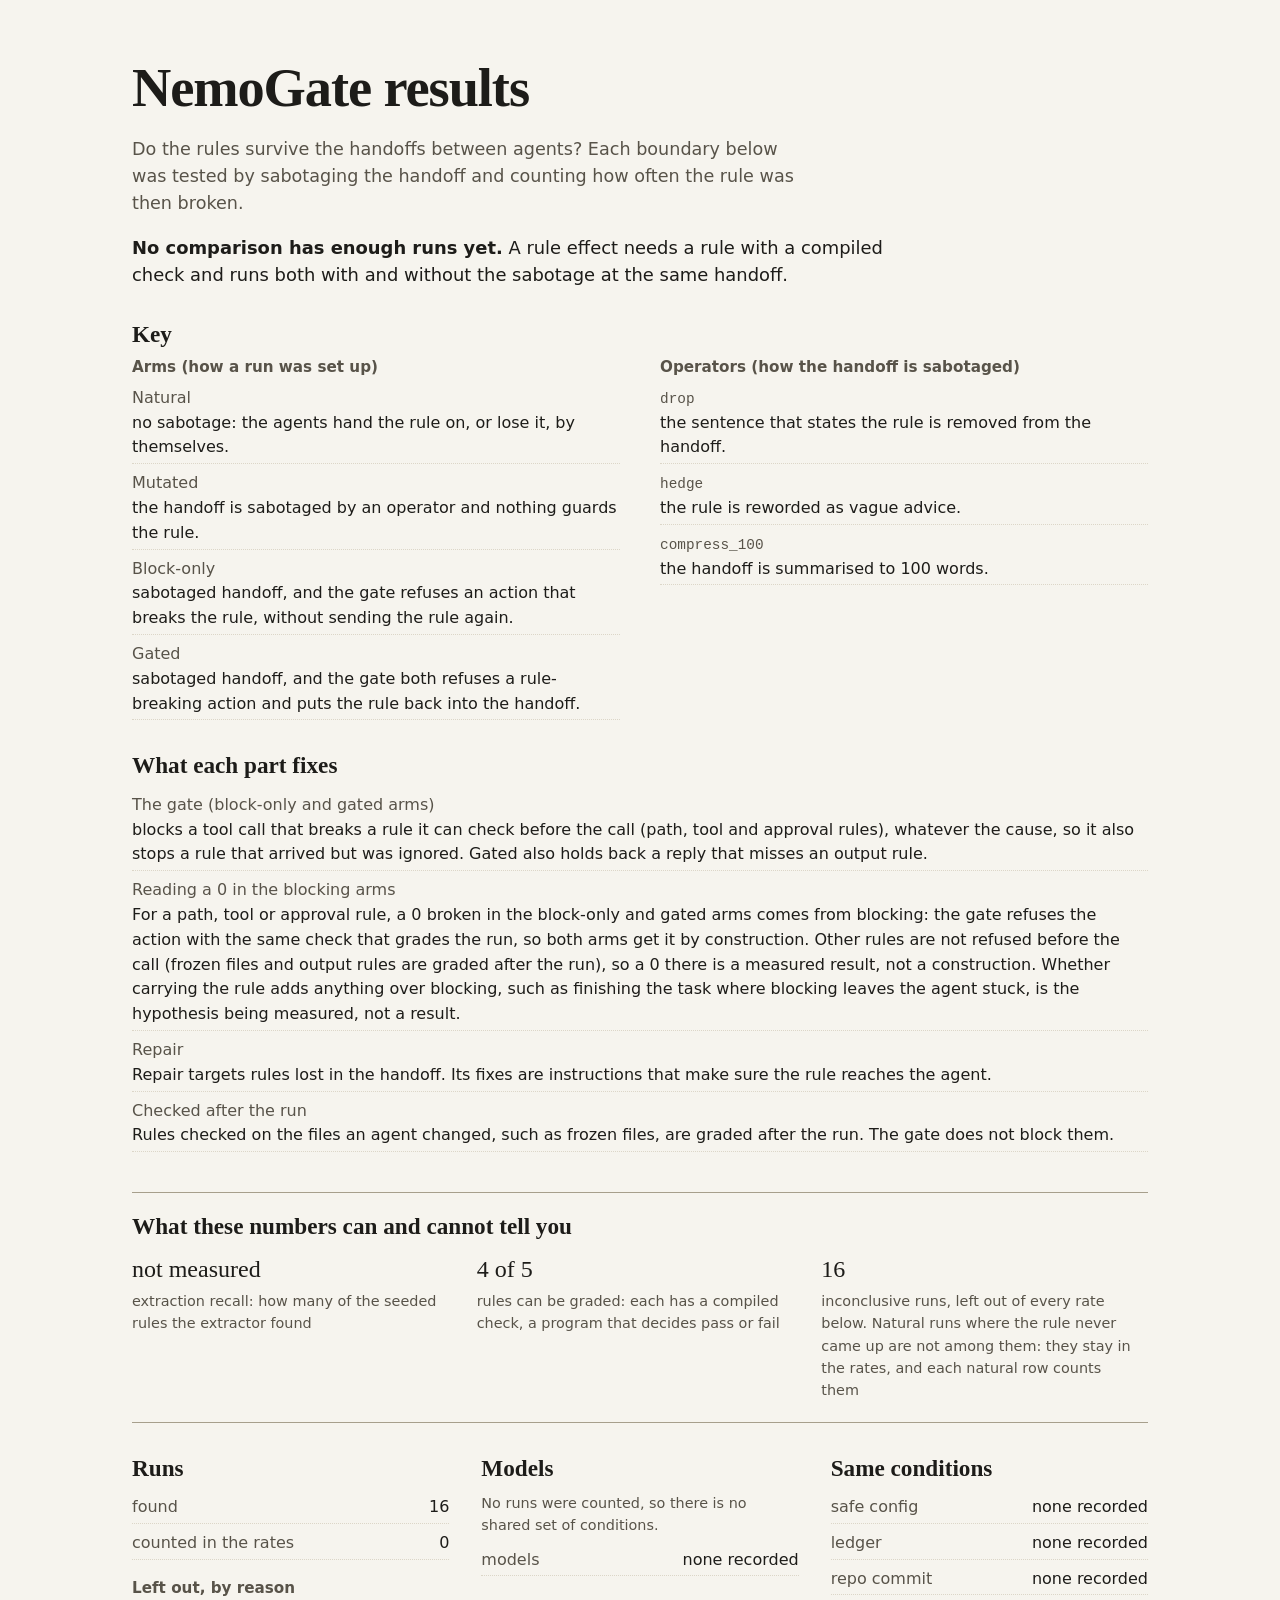
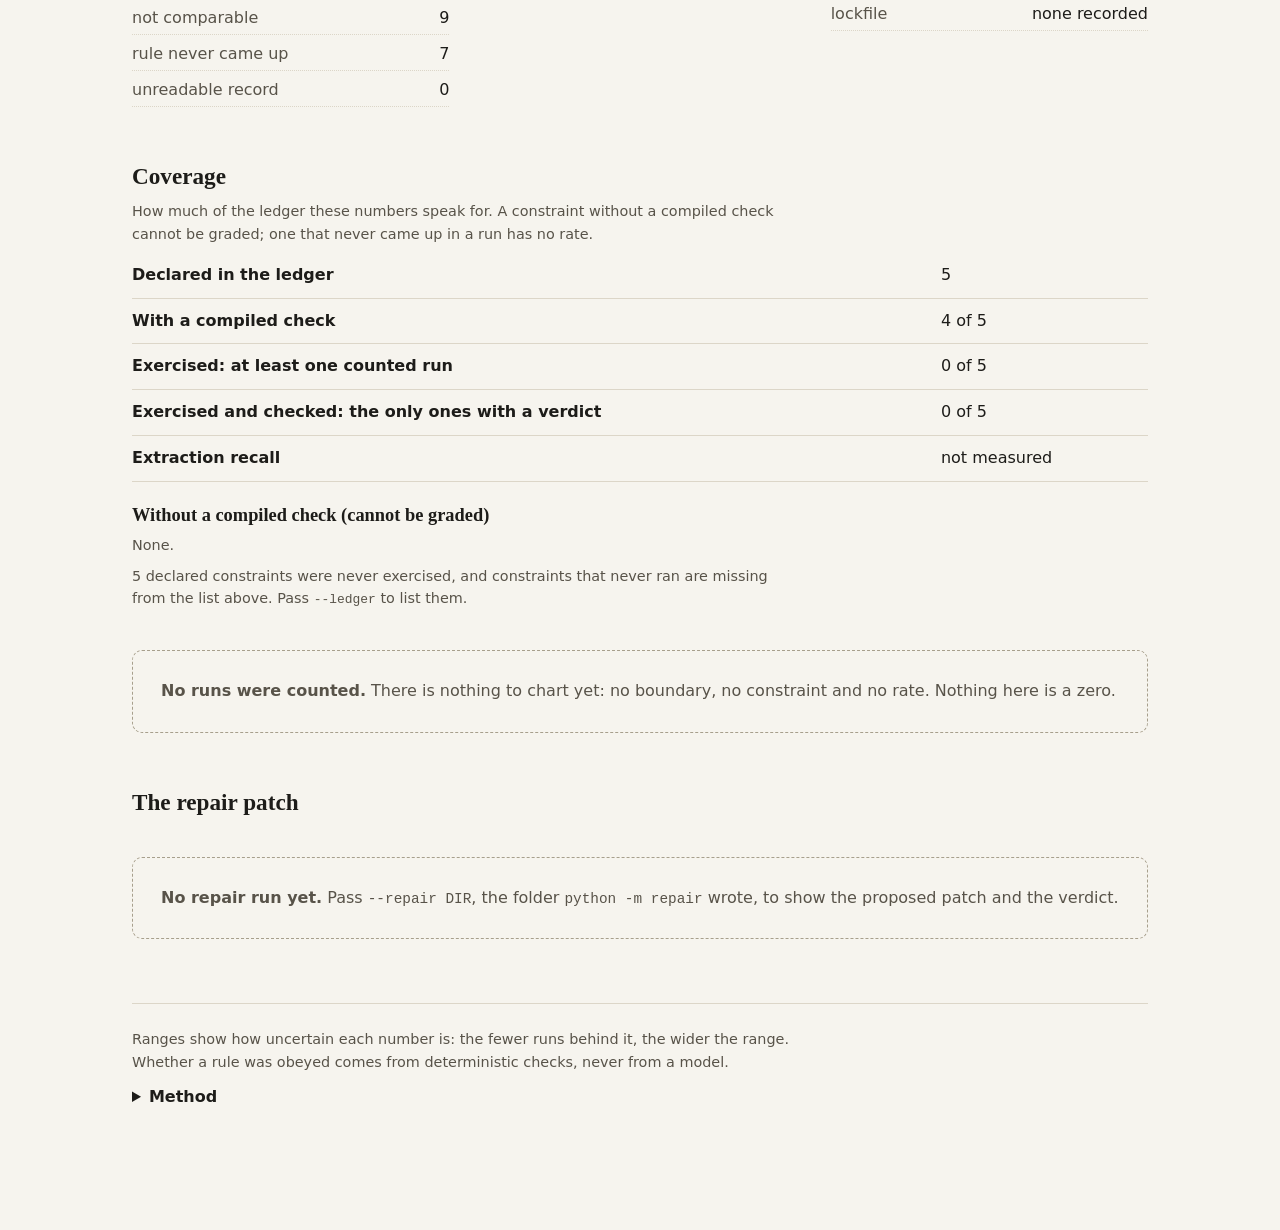
==== report/tests/fixtures/golden_results_empty.html @ 9afebf1d "Pin old results files to the HTML main rendered before the outcomes change The byte-compatibility te" ====
<!doctype html>
<html lang="en"><head><meta charset="utf-8"><meta name="viewport" content="width=device-width,initial-scale=1"><meta name="color-scheme" content="light dark"><title>NemoGate: rule survival across handoffs</title><style>:root{color-scheme:light dark;
--bg:#f6f4ee;--surface:#fffdf8;--ink:#1d1c19;--muted:#585349;--rule:#dcd6c8;--rule-strong:#a79f8c;
--accent:#0b5c8a;--b0:#0072b2;--b1:#b87800;--b2:#c2410c;--b3:#a21665;--nd:#6c675b;
--warn-bg:#fdf0d4;--warn-ink:#6b4200;--good-bg:#e1efe4;--good-ink:#1c4a2a;
--serif:"Iowan Old Style","Palatino Linotype",Palatino,"Book Antiqua",Georgia,serif;
--sans:system-ui,-apple-system,"Segoe UI",Roboto,"Helvetica Neue",sans-serif;
--mono:ui-monospace,"SF Mono","Cascadia Mono",Menlo,Consolas,monospace}
@media (prefers-color-scheme:dark){:root{
--bg:#14161a;--surface:#1b1e24;--ink:#e9e6df;--muted:#aaa598;--rule:#2d3139;--rule-strong:#5a5f6b;
--accent:#6cb6e6;--b0:#56b4e9;--b1:#e8a317;--b2:#ee7a3c;--b3:#e07ab0;--nd:#8a8a82;
--warn-bg:#3a2f12;--warn-ink:#f1d79a;--good-bg:#1d3324;--good-ink:#b7e0c1}}
*{box-sizing:border-box}
html{-webkit-text-size-adjust:100%}
body{margin:0;background:var(--bg);color:var(--ink);font:16px/1.55 var(--sans)}
main{max-width:1080px;margin:0 auto;padding:40px 16px 72px}
@media (min-width:720px){main{padding:56px 32px 96px}}
::selection{background:var(--accent);color:var(--bg)}
a{color:var(--accent);text-underline-offset:.18em;text-decoration-thickness:1px}
a:focus-visible,.edge:focus-visible{outline:3px solid var(--accent);outline-offset:3px;border-radius:3px}
code{font-family:var(--mono);font-size:.9em;overflow-wrap:anywhere}
h1,h2,h3,h4{font-family:var(--serif);font-weight:600;line-height:1.2;margin:0;text-wrap:balance}
h1{font-size:clamp(2.2rem,5vw,3.4rem);letter-spacing:-.02em}
h2{font-size:1.45rem;margin:0 0 .6rem}
h3{font-size:1.15rem}
h4{font-size:1rem;font-family:var(--sans);font-weight:600}
.lead{max-width:60ch;color:var(--muted);font-size:1.1rem;margin:.9rem 0 0}
.verdict-line{max-width:68ch;margin:1.1rem 0 0;font-size:1.12rem;line-height:1.5}
.key{margin-top:32px}
.keycols{display:grid;gap:20px 40px;grid-template-columns:repeat(auto-fit,minmax(280px,1fr))}
.key h3{margin:0 0 .4rem;font-family:var(--sans);font-size:.95rem;color:var(--muted)}
.kv.stack>div{flex-direction:column;gap:0}
.kv.stack dd{text-align:left}
.tag{color:var(--muted);font-family:var(--sans);font-size:.78rem}
.scrollhint{display:none}
details.method{margin-top:12px}
details.method>summary{cursor:pointer;font-weight:600}
.note{color:var(--muted);font-size:.9rem;max-width:72ch;margin:.5rem 0}
section{margin-top:56px}
.strip{margin-top:40px;padding:20px 0;border-block:1px solid var(--rule-strong)}
.honesty{list-style:none;margin:0;padding:0;display:grid;gap:18px;grid-template-columns:repeat(auto-fit,minmax(220px,1fr))}
.honesty li{display:flex;flex-direction:column;gap:2px}
.honesty .v{font-family:var(--serif);font-size:1.5rem;font-variant-numeric:tabular-nums}
.honesty .k{color:var(--muted);font-size:.9rem;max-width:34ch}
.meta{display:grid;gap:32px;grid-template-columns:repeat(auto-fit,minmax(240px,1fr));margin-top:32px}
.meta h3{margin:1.2rem 0 .4rem;font-family:var(--sans);font-size:.95rem;color:var(--muted)}
.kv{margin:0;display:grid;gap:4px 0}
.kv>div{display:flex;justify-content:space-between;gap:16px;border-bottom:1px dotted var(--rule);padding:3px 0}
.kv dt{color:var(--muted)}
.kv dd{margin:0;font-variant-numeric:tabular-nums;text-align:right}
.graphwrap{overflow-x:auto;background:var(--surface);border:1px solid var(--rule);border-radius:10px;padding:8px}
.graph{display:block;width:100%;min-width:600px;height:auto;font-family:var(--sans)}
.node rect{fill:var(--bg);stroke:var(--rule-strong);stroke-width:1.5}
.nodename{font:600 15px var(--mono);fill:var(--ink)}
.marktext{font:12px var(--sans);fill:var(--ink)}
.line{fill:none;stroke-linecap:round}
.hit{fill:none;stroke:transparent;stroke-width:22}
.pill{fill:var(--surface);stroke-width:2}
.pilltext{font:600 13px var(--sans);fill:var(--ink);font-variant-numeric:tabular-nums}
.edge{cursor:pointer}
.edge:hover .pill{fill:var(--bg)}
.dash{stroke-dasharray:7 6}
.stroke-b0{stroke:var(--b0)}.stroke-b1{stroke:var(--b1)}.stroke-b2{stroke:var(--b2)}.stroke-b3{stroke:var(--b3)}.stroke-nd{stroke:var(--nd)}
.fill-b0{fill:var(--b0)}.fill-b1{fill:var(--b1)}.fill-b2{fill:var(--b2)}.fill-b3{fill:var(--b3)}.fill-nd{fill:var(--nd)}
.legend{list-style:none;margin:16px 0 0;padding:0;display:flex;flex-wrap:wrap;gap:8px 22px;font-size:.9rem}
.legend li{display:flex;align-items:center;gap:8px}
.legend svg{width:38px;height:12px}
.tablewrap{overflow-x:auto}
table{border-collapse:collapse;width:100%;font-variant-numeric:tabular-nums}
caption{text-align:left;color:var(--muted);font-size:.9rem;padding:16px 0 6px}
th,td{text-align:left;vertical-align:top;padding:10px 12px 10px 0;border-bottom:1px solid var(--rule)}
thead th{font-size:.82rem;font-weight:600;color:var(--muted);border-bottom:1px solid var(--rule-strong)}
tbody th{font-weight:600}
.num{text-align:right}
table.cells{table-layout:fixed;min-width:640px}
td.num{text-align:left}
.rate{font-weight:700;font-size:1.05rem}
.ci{color:var(--muted)}
.count{display:block;color:var(--muted);font-size:.82rem}
.notrun{color:var(--muted);font-style:italic}
tr.missing th{color:var(--muted);font-weight:500}
.warn{display:block;margin-top:6px;padding:6px 8px;border-radius:6px;background:var(--warn-bg);color:var(--warn-ink);font-size:.8rem;line-height:1.35;max-width:26ch}
.ibar{display:block;width:100%;max-width:150px;height:10px;margin-top:6px}
.ibar .track{fill:var(--rule)}.ibar .span{fill:var(--accent);opacity:.45}.ibar .tick{fill:var(--ink)}
.ibar .zero{stroke:var(--ink);stroke-width:1.2;vector-effect:non-scaling-stroke;stroke-dasharray:2 2}
.constraint{margin-top:28px;padding:24px 20px;background:var(--surface);border:1px solid var(--rule);border-radius:12px}
@media (min-width:720px){.constraint{padding:32px 36px}}
.constraint>header{display:flex;flex-wrap:wrap;align-items:center;gap:10px}
.badge{font-size:.78rem;padding:2px 10px;border:1px solid var(--rule-strong);border-radius:99px;color:var(--muted)}
.badge.yes{background:var(--good-bg);color:var(--good-ink);border-color:transparent}
.badge.no{background:var(--warn-bg);color:var(--warn-ink);border-color:transparent}
.rule{font-family:var(--serif);font-size:1.3rem;line-height:1.35;margin:.8rem 0 .4rem;max-width:56ch;text-wrap:pretty}
.summary{margin:.9rem 0;max-width:68ch;font-size:1.02rem}
.bnd{margin-top:28px;padding-top:18px;border-top:1px solid var(--rule-strong);scroll-margin-top:16px}
.bnd:target{outline:2px solid var(--accent);outline-offset:6px;border-radius:4px}
.compare{margin:18px 0 0;display:grid;gap:14px}
.compare>div{display:grid;gap:4px}
.compare dt{font-weight:600}
.compare small{display:block;font-weight:400;color:var(--muted);font-size:.82rem}
.compare dd{margin:0}
.verdict{display:block;margin-top:2px}
.verdict.zero{color:var(--muted);font-style:italic}
details.trace{margin-top:24px}
details.trace>summary{cursor:pointer;font-weight:600}
.pair{display:grid;gap:16px;grid-template-columns:repeat(auto-fit,minmax(300px,1fr));margin-top:12px}
.side{min-width:0;padding:14px 16px;background:var(--bg);border:1px solid var(--rule);border-radius:8px}
.side h5{margin:0;font:600 .95rem var(--sans)}
.side ul{margin:.3rem 0;padding-left:1.2rem}
.diff{font:.85rem/1.5 var(--mono);margin:6px 0}
.diff p{margin:0;padding:1px 8px;overflow-wrap:anywhere}
.diff p{display:flex;gap:8px;align-items:baseline}
.diff del,.diff ins{display:block;flex:1;min-width:0;text-decoration:none}
.diff .tag{flex:none}
.diff del{background:var(--warn-bg);color:var(--warn-ink)}
.diff ins{background:var(--good-bg);color:var(--good-ink)}
.diff del::before{content:"\2212  "}
.diff ins::before{content:"+  "}
.side .kv>div{flex-direction:column;gap:0}
.side .kv dd{text-align:left}
#coverage-h~h3{margin-top:1.4rem}
.rules{margin:.4rem 0;padding-left:1.2rem;max-width:72ch}
.repair{margin-top:20px}
.rawresult{margin:6px 0 0;padding:8px 12px;white-space:pre-wrap;overflow-wrap:anywhere;background:var(--bg);border:1px solid var(--rule);border-radius:8px;font:.82rem/1.5 var(--mono)}
.patch{margin:12px 0 0;padding:10px 0;overflow-x:auto;background:var(--bg);border:1px solid var(--rule);border-radius:8px;font:.82rem/1.5 var(--mono)}
.patch span{display:block;padding:0 12px;white-space:pre-wrap;overflow-wrap:anywhere}
.patch .add{background:var(--good-bg);color:var(--good-ink)}
.patch .del{background:var(--warn-bg);color:var(--warn-ink)}
.patch .hunk,.patch .file{color:var(--muted)}
.empty{margin-top:40px;padding:28px;border:1px dashed var(--rule-strong);border-radius:10px;color:var(--muted)}
footer{margin-top:64px;padding-top:16px;border-top:1px solid var(--rule)}
@media print{body{background:#fff}.graphwrap{overflow:visible}}
@media (max-width:639px){
.scrollhint{display:block}
table.cells{table-layout:auto;min-width:0}
table.cells colgroup{display:none}
table.cells thead{position:absolute;width:1px;height:1px;overflow:hidden;clip:rect(0 0 0 0)}
table.cells,table.cells tbody{display:block}
table.cells tr{display:grid;grid-template-columns:1fr 1fr;gap:6px 14px;padding:12px 0;border-bottom:1px solid var(--rule)}
table.cells th,table.cells td{border:0;padding:0;min-width:0}
table.cells th{grid-column:1/-1}
table.cells td::before{content:attr(data-label);display:block;color:var(--muted);font-size:.78rem}
table.cells td.notrun{grid-column:1/-1}
table.cells td.notrun::before{content:none}
.warn{max-width:none}
}
.graphwrap:focus-visible{outline:3px solid var(--accent);outline-offset:2px}
</style></head><body><main><header class="top">
<h1>NemoGate results</h1>
<p class="lead">Do the rules survive the handoffs between agents? Each boundary below was tested by
sabotaging the handoff and counting how often the rule was then broken.</p>
<p class="verdict-line"><strong>No comparison has enough runs yet.</strong> A rule effect needs a rule with a compiled check and runs both with and without the sabotage at the same handoff.</p>
</header>
<section aria-labelledby="key-h" class="key"><h2 id="key-h">Key</h2><div class="keycols"><div><h3>Arms (how a run was set up)</h3><dl class="kv stack"><div><dt>Natural</dt><dd>no sabotage: the agents hand the rule on, or lose it, by themselves.</dd></div><div><dt>Mutated</dt><dd>the handoff is sabotaged by an operator and nothing guards the rule.</dd></div><div><dt>Block-only</dt><dd>sabotaged handoff, and the gate refuses an action that breaks the rule, without sending the rule again.</dd></div><div><dt>Gated</dt><dd>sabotaged handoff, and the gate both refuses a rule-breaking action and puts the rule back into the handoff.</dd></div></dl></div><div><h3>Operators (how the handoff is sabotaged)</h3><dl class="kv stack"><div><dt><code>drop</code></dt><dd>the sentence that states the rule is removed from the handoff.</dd></div><div><dt><code>hedge</code></dt><dd>the rule is reworded as vague advice.</dd></div><div><dt><code>compress_100</code></dt><dd>the handoff is summarised to 100 words.</dd></div></dl></div></div></section><section aria-labelledby="fixes-h" class="key"><h2 id="fixes-h">What each part fixes</h2><dl class="kv stack"><div><dt>The gate (block-only and gated arms)</dt><dd>blocks a tool call that breaks a rule it can check before the call (path, tool and approval rules), whatever the cause, so it also stops a rule that arrived but was ignored. Gated also holds back a reply that misses an output rule.</dd></div><div><dt>Reading a 0 in the blocking arms</dt><dd>For a path, tool or approval rule, a 0 broken in the block-only and gated arms comes from blocking: the gate refuses the action with the same check that grades the run, so both arms get it by construction. Other rules are not refused before the call (frozen files and output rules are graded after the run), so a 0 there is a measured result, not a construction. Whether carrying the rule adds anything over blocking, such as finishing the task where blocking leaves the agent stuck, is the hypothesis being measured, not a result.</dd></div><div><dt>Repair</dt><dd>Repair targets rules lost in the handoff. Its fixes are instructions that make sure the rule reaches the agent.</dd></div><div><dt>Checked after the run</dt><dd>Rules checked on the files an agent changed, such as frozen files, are graded after the run. The gate does not block them.</dd></div></dl></section>
<section aria-labelledby="honesty-h" class="strip">
<h2 id="honesty-h">What these numbers can and cannot tell you</h2>
<ul class="honesty">
<li><span class="v">not measured</span>
<span class="k">extraction recall: how many of the seeded rules the extractor found</span></li>
<li><span class="v">4 of 5</span>
<span class="k">rules can be graded: each has a compiled check, a program that decides
pass or fail</span></li>
<li><span class="v">16</span>
<span class="k">inconclusive runs, left out of every rate below. Natural runs where the
rule never came up are not among them: they stay in the rates, and each natural row counts
them</span></li>
</ul>
</section>
<section aria-labelledby="runs-h" class="meta">
<div>
<h2 id="runs-h">Runs</h2>
<dl class="kv"><div><dt>found</dt><dd>16</dd></div>
<div><dt>counted in the rates</dt><dd>0</dd></div></dl>
<h3>Left out, by reason</h3>
<dl class="kv"><div><dt>not comparable</dt><dd>9</dd></div><div><dt>rule never came up</dt><dd>7</dd></div><div><dt>unreadable record</dt><dd>0</dd></div></dl>
</div>
<div>
<h2>Models</h2>
<p class="note">No runs were counted, so there is no shared set of conditions.</p>
<dl class="kv"><div><dt>models</dt><dd>none recorded</dd></div></dl>
</div>
<div>
<h2>Same conditions</h2>
<dl class="kv"><div><dt>safe config</dt><dd>none recorded</dd></div><div><dt>ledger</dt><dd>none recorded</dd></div><div><dt>repo commit</dt><dd>none recorded</dd></div><div><dt>lockfile</dt><dd>none recorded</dd></div></dl>
</div>
</section><section aria-labelledby="coverage-h"><h2 id="coverage-h">Coverage</h2><p class="note">How much of the ledger these numbers speak for. A constraint without a compiled check cannot be graded; one that never came up in a run has no rate.</p><div class="tablewrap" tabindex="0" role="region" aria-label="Coverage of the ledger"><table class="plain"><tbody><tr><th scope="row">Declared in the ledger</th><td class="num">5</td></tr><tr><th scope="row">With a compiled check</th><td class="num">4 of 5</td></tr><tr><th scope="row">Exercised: at least one counted run</th><td class="num">0 of 5</td></tr><tr><th scope="row">Exercised and checked: the only ones with a verdict</th><td class="num">0 of 5</td></tr><tr><th scope="row">Extraction recall</th><td class="num">not measured</td></tr></tbody></table></div><h3>Without a compiled check (cannot be graded)</h3><p class="note">None.</p><p class="note">5 declared constraints were never exercised, and constraints that never ran are missing from the list above. Pass <code>--ledger</code> to list them.</p></section><div class="empty"><strong>No runs were counted.</strong> There is nothing to chart yet: no boundary, no constraint and no rate. Nothing here is a zero.</div><section aria-labelledby="patch-h"><h2 id="patch-h">The repair patch</h2><div class="empty"><strong>No repair run yet.</strong> Pass <code>--repair DIR</code>, the folder <code>python -m repair</code> wrote, to show the proposed patch and the verdict.</div></section><footer><p class="note">Ranges show how uncertain each number is: the fewer runs behind it, the wider the range. Whether a rule was obeyed comes from deterministic checks, never from a model.</p><details class="method"><summary>Method</summary><dl class="kv stack"><div><dt>Intervals</dt><dd>Every rate comes with a 95% Wilson score interval.</dd></div><div><dt>Differences</dt><dd>A difference between two rates uses the Newcombe hybrid-score interval. When it includes 0 the page says the difference is not distinguishable from 0.</dd></div><div><dt>Pooled</dt><dd>Runs are pooled into a cell (arm, operator, rule, handoff) only within one reproducibility group: runs that share model ids, safe-config hash, ledger hash, repo commit and lockfile hash. Other runs are counted as not comparable.</dd></div><div><dt>Clustered</dt><dd>Forked runs share a source run. They are counted, not deduplicated, so a cell that contains forks is marked clustered and its intervals are too narrow.</dd></div><div><dt>Ungraded rules</dt><dd>A rule with no compiled check is never rated; its runs are only counted.</dd></div></dl><p class="note">Format version 2.</p></details></footer></main></body></html>
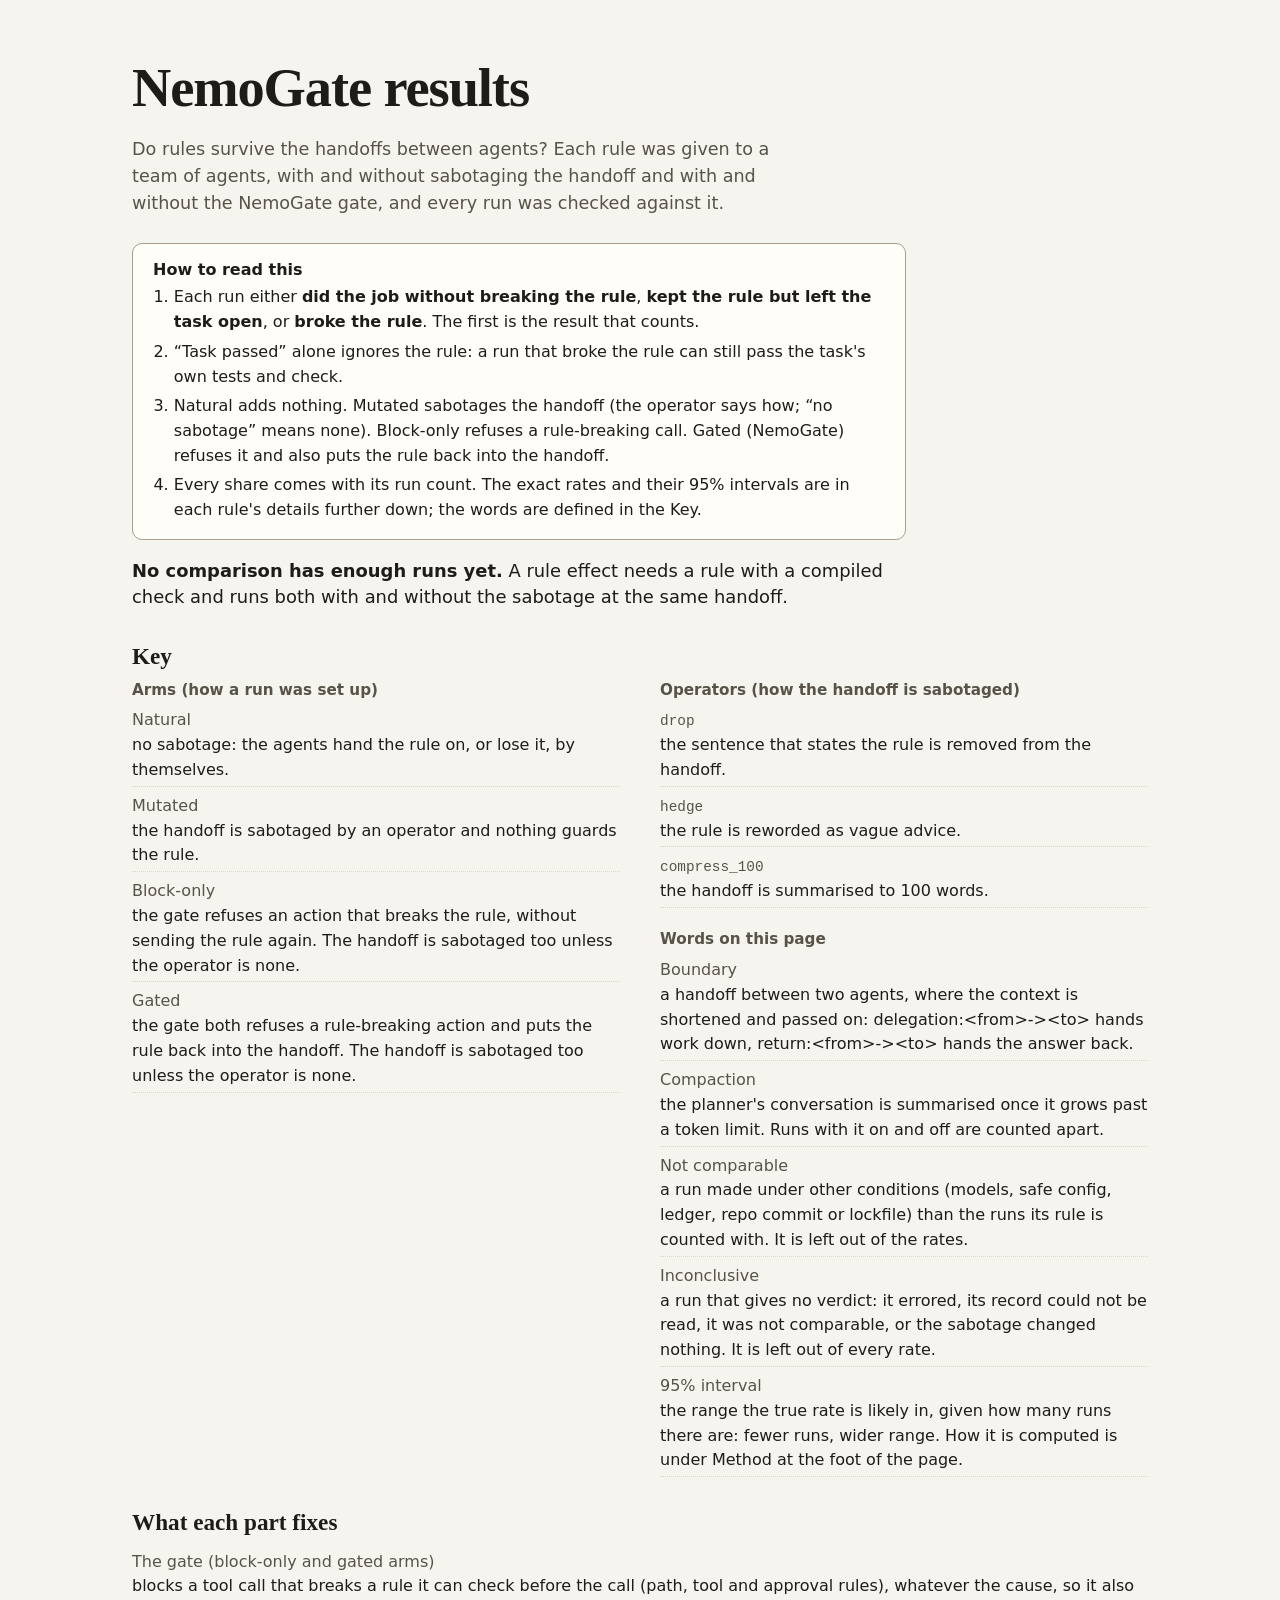
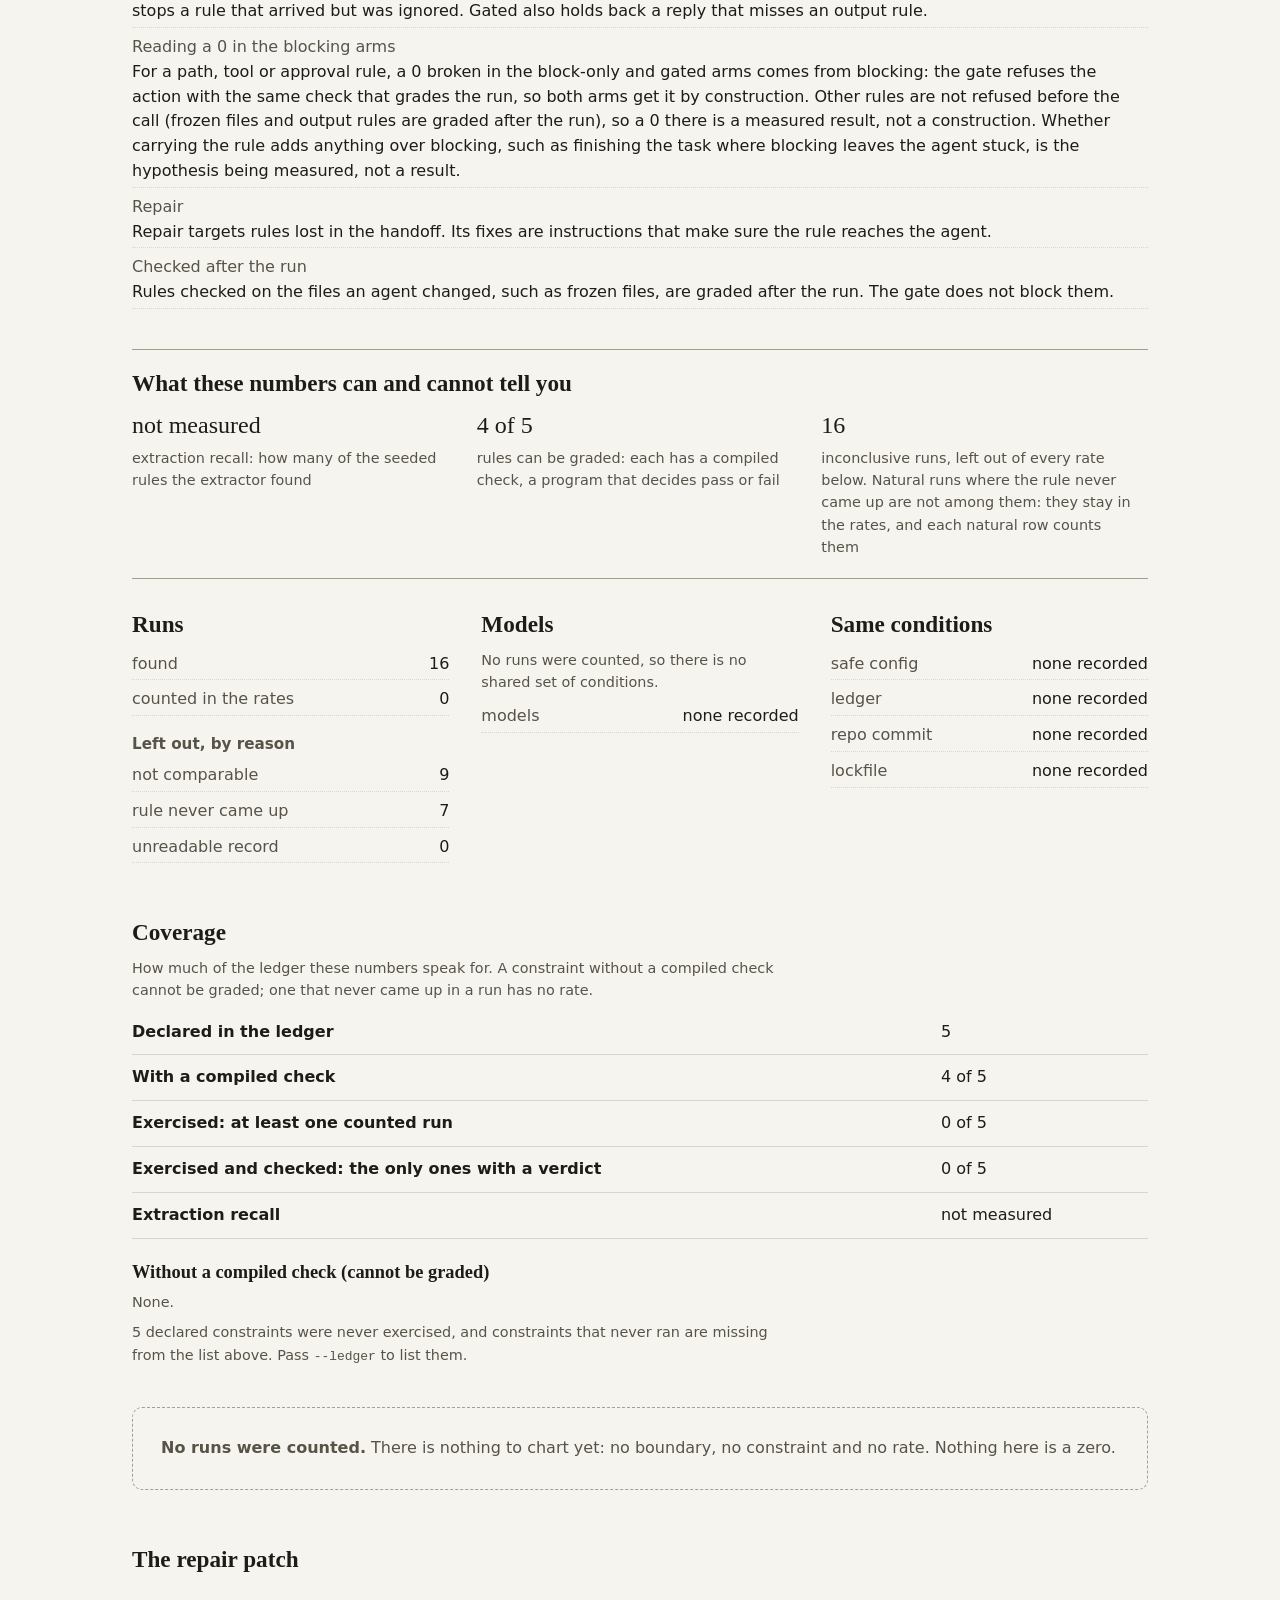
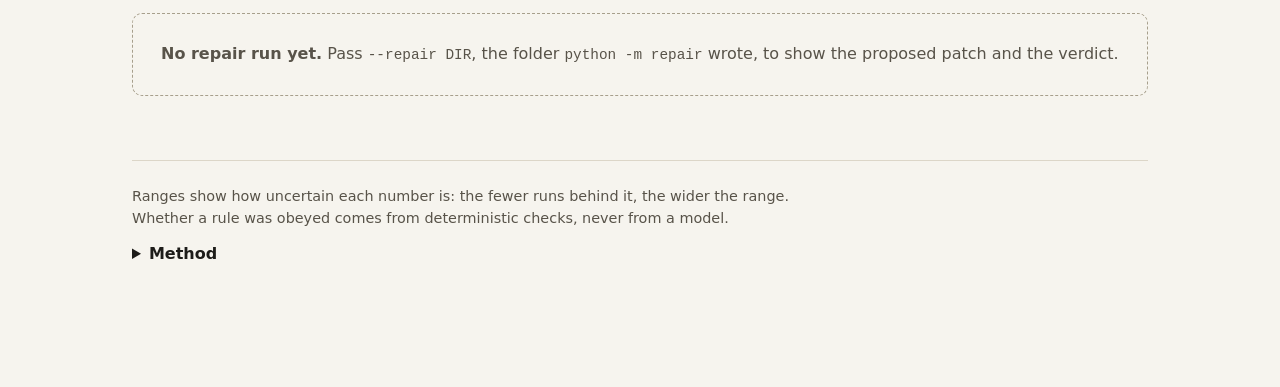
==== commit dcc71510: "Open the results page on what happened, not on method The page led with a key and four paragraphs of" ====
--- a/report/tests/fixtures/golden_results_empty.html
+++ b/report/tests/fixtures/golden_results_empty.html
@@ -3,13 +3,15 @@
 --bg:#f6f4ee;--surface:#fffdf8;--ink:#1d1c19;--muted:#585349;--rule:#dcd6c8;--rule-strong:#a79f8c;
 --accent:#0b5c8a;--b0:#0072b2;--b1:#b87800;--b2:#c2410c;--b3:#a21665;--nd:#6c675b;
 --warn-bg:#fdf0d4;--warn-ink:#6b4200;--good-bg:#e1efe4;--good-ink:#1c4a2a;
+--done:#1b7a55;--open:#8a8170;
 --serif:"Iowan Old Style","Palatino Linotype",Palatino,"Book Antiqua",Georgia,serif;
 --sans:system-ui,-apple-system,"Segoe UI",Roboto,"Helvetica Neue",sans-serif;
 --mono:ui-monospace,"SF Mono","Cascadia Mono",Menlo,Consolas,monospace}
 @media (prefers-color-scheme:dark){:root{
 --bg:#14161a;--surface:#1b1e24;--ink:#e9e6df;--muted:#aaa598;--rule:#2d3139;--rule-strong:#5a5f6b;
 --accent:#6cb6e6;--b0:#56b4e9;--b1:#e8a317;--b2:#ee7a3c;--b3:#e07ab0;--nd:#8a8a82;
---warn-bg:#3a2f12;--warn-ink:#f1d79a;--good-bg:#1d3324;--good-ink:#b7e0c1}}
+--warn-bg:#3a2f12;--warn-ink:#f1d79a;--good-bg:#1d3324;--good-ink:#b7e0c1;
+--done:#3fb68b;--open:#9a9384}}
 *{box-sizing:border-box}
 html{-webkit-text-size-adjust:100%}
 body{margin:0;background:var(--bg);color:var(--ink);font:16px/1.55 var(--sans)}
@@ -26,6 +28,28 @@
 h4{font-size:1rem;font-family:var(--sans);font-weight:600}
 .lead{max-width:60ch;color:var(--muted);font-size:1.1rem;margin:.9rem 0 0}
 .verdict-line{max-width:68ch;margin:1.1rem 0 0;font-size:1.12rem;line-height:1.5}
+.howto{margin:1.6rem 0 0;padding:16px 20px;max-width:76ch;background:var(--surface);border:1px solid var(--rule-strong);border-radius:10px}
+.howto h2{font:600 1rem var(--sans);margin:0 0 .4rem}
+.howto ol{margin:0;padding-left:1.3rem;display:grid;gap:.3rem}
+.outcomes{margin-top:44px}
+.split-note{max-width:72ch;font-size:1.05rem;margin:.4rem 0 0}
+.okey{list-style:none;margin:14px 0 0;padding:0;display:flex;flex-wrap:wrap;gap:6px 22px;font-size:.88rem;color:var(--muted)}
+.okey li{display:flex;align-items:center;gap:8px}
+.okey .seg{display:inline-block;width:26px;height:12px;border-radius:2px}
+.ogroup{margin-top:28px;padding-top:20px;border-top:1px solid var(--rule-strong)}
+.ogroup h3.rule{margin:0;font-size:1.25rem}
+.ogroup h4{margin:22px 0 0;font-size:.95rem}
+.ometa{margin:.35rem 0 0;color:var(--muted);font-size:.9rem}
+.op{font-weight:400;color:var(--muted)}
+td.headline .rate{font-size:1.2rem}
+td.passed{color:var(--muted)}
+.obar{display:flex;width:100%;max-width:200px;height:12px;margin-top:6px;border-radius:3px;overflow:hidden;box-shadow:inset 0 0 0 1px var(--rule-strong)}
+.seg.done{background:var(--done)}
+.seg.open{background:repeating-linear-gradient(90deg,var(--open) 0 2px,transparent 2px 5px);box-shadow:inset 0 0 0 1px var(--open)}
+.seg.broke{background:repeating-linear-gradient(135deg,var(--b3) 0 3px,var(--surface) 3px 6px);box-shadow:inset 0 0 0 1px var(--b3)}
+table.outcome,table.blocks{table-layout:fixed;min-width:640px}
+.outcomes>.verdict-line{margin-top:32px;padding-top:20px;border-top:1px solid var(--rule-strong)}
+.key dl+h3{margin-top:1.4rem}
 .key{margin-top:32px}
 .keycols{display:grid;gap:20px 40px;grid-template-columns:repeat(auto-fit,minmax(280px,1fr))}
 .key h3{margin:0 0 .4rem;font-family:var(--sans);font-size:.95rem;color:var(--muted)}
@@ -131,27 +155,26 @@
 @media print{body{background:#fff}.graphwrap{overflow:visible}}
 @media (max-width:639px){
 .scrollhint{display:block}
-table.cells{table-layout:auto;min-width:0}
-table.cells colgroup{display:none}
-table.cells thead{position:absolute;width:1px;height:1px;overflow:hidden;clip:rect(0 0 0 0)}
-table.cells,table.cells tbody{display:block}
-table.cells tr{display:grid;grid-template-columns:1fr 1fr;gap:6px 14px;padding:12px 0;border-bottom:1px solid var(--rule)}
-table.cells th,table.cells td{border:0;padding:0;min-width:0}
-table.cells th{grid-column:1/-1}
-table.cells td::before{content:attr(data-label);display:block;color:var(--muted);font-size:.78rem}
-table.cells td.notrun{grid-column:1/-1}
-table.cells td.notrun::before{content:none}
+:is(table.cells,table.outcome,table.blocks){table-layout:auto;min-width:0}
+:is(table.cells,table.outcome,table.blocks) colgroup{display:none}
+:is(table.cells,table.outcome,table.blocks) thead{position:absolute;width:1px;height:1px;overflow:hidden;clip:rect(0 0 0 0)}
+:is(table.cells,table.outcome,table.blocks),:is(table.cells,table.outcome,table.blocks) tbody{display:block}
+:is(table.cells,table.outcome,table.blocks) tr{display:grid;grid-template-columns:1fr 1fr;gap:6px 14px;padding:12px 0;border-bottom:1px solid var(--rule)}
+:is(table.cells,table.outcome,table.blocks) th,:is(table.cells,table.outcome,table.blocks) td{border:0;padding:0;min-width:0}
+:is(table.cells,table.outcome,table.blocks) th{grid-column:1/-1}
+:is(table.cells,table.outcome,table.blocks) td::before{content:attr(data-label);display:block;color:var(--muted);font-size:.78rem}
+:is(table.cells,table.outcome,table.blocks) td.notrun{grid-column:1/-1}
+:is(table.cells,table.outcome,table.blocks) td.notrun::before{content:none}
 .warn{max-width:none}
 }
 .graphwrap:focus-visible{outline:3px solid var(--accent);outline-offset:2px}
 </style></head><body><main><header class="top">
 <h1>NemoGate results</h1>
-<p class="lead">Do the rules survive the handoffs between agents? Each boundary below was tested by
-sabotaging the handoff and counting how often the rule was then broken.</p>
-<p class="verdict-line"><strong>No comparison has enough runs yet.</strong> A rule effect needs a rule with a compiled check and runs both with and without the sabotage at the same handoff.</p>
-</header>
-<section aria-labelledby="key-h" class="key"><h2 id="key-h">Key</h2><div class="keycols"><div><h3>Arms (how a run was set up)</h3><dl class="kv stack"><div><dt>Natural</dt><dd>no sabotage: the agents hand the rule on, or lose it, by themselves.</dd></div><div><dt>Mutated</dt><dd>the handoff is sabotaged by an operator and nothing guards the rule.</dd></div><div><dt>Block-only</dt><dd>sabotaged handoff, and the gate refuses an action that breaks the rule, without sending the rule again.</dd></div><div><dt>Gated</dt><dd>sabotaged handoff, and the gate both refuses a rule-breaking action and puts the rule back into the handoff.</dd></div></dl></div><div><h3>Operators (how the handoff is sabotaged)</h3><dl class="kv stack"><div><dt><code>drop</code></dt><dd>the sentence that states the rule is removed from the handoff.</dd></div><div><dt><code>hedge</code></dt><dd>the rule is reworded as vague advice.</dd></div><div><dt><code>compress_100</code></dt><dd>the handoff is summarised to 100 words.</dd></div></dl></div></div></section><section aria-labelledby="fixes-h" class="key"><h2 id="fixes-h">What each part fixes</h2><dl class="kv stack"><div><dt>The gate (block-only and gated arms)</dt><dd>blocks a tool call that breaks a rule it can check before the call (path, tool and approval rules), whatever the cause, so it also stops a rule that arrived but was ignored. Gated also holds back a reply that misses an output rule.</dd></div><div><dt>Reading a 0 in the blocking arms</dt><dd>For a path, tool or approval rule, a 0 broken in the block-only and gated arms comes from blocking: the gate refuses the action with the same check that grades the run, so both arms get it by construction. Other rules are not refused before the call (frozen files and output rules are graded after the run), so a 0 there is a measured result, not a construction. Whether carrying the rule adds anything over blocking, such as finishing the task where blocking leaves the agent stuck, is the hypothesis being measured, not a result.</dd></div><div><dt>Repair</dt><dd>Repair targets rules lost in the handoff. Its fixes are instructions that make sure the rule reaches the agent.</dd></div><div><dt>Checked after the run</dt><dd>Rules checked on the files an agent changed, such as frozen files, are graded after the run. The gate does not block them.</dd></div></dl></section>
-<section aria-labelledby="honesty-h" class="strip">
+<p class="lead">Do rules survive the handoffs between agents? Each rule was given to a team of
+agents, with and without sabotaging the handoff and with and without the NemoGate gate, and every
+run was checked against it.</p>
+<aside class="howto" aria-labelledby="howto-h"><h2 id="howto-h">How to read this</h2><ol><li>Each run either <strong>did the job without breaking the rule</strong>, <strong>kept the rule but left the task open</strong>, or <strong>broke the rule</strong>. The first is the result that counts.</li><li>&ldquo;Task passed&rdquo; alone ignores the rule: a run that broke the rule can still pass the task's own tests and check.</li><li>Natural adds nothing. Mutated sabotages the handoff (the operator says how; &ldquo;no sabotage&rdquo; means none). Block-only refuses a rule-breaking call. Gated (NemoGate) refuses it and also puts the rule back into the handoff.</li><li>Every share comes with its run count. The exact rates and their 95% intervals are in each rule's details further down; the words are defined in the Key.</li></ol></aside>
+</header><p class="verdict-line"><strong>No comparison has enough runs yet.</strong> A rule effect needs a rule with a compiled check and runs both with and without the sabotage at the same handoff.</p><section aria-labelledby="key-h" class="key"><h2 id="key-h">Key</h2><div class="keycols"><div><h3>Arms (how a run was set up)</h3><dl class="kv stack"><div><dt>Natural</dt><dd>no sabotage: the agents hand the rule on, or lose it, by themselves.</dd></div><div><dt>Mutated</dt><dd>the handoff is sabotaged by an operator and nothing guards the rule.</dd></div><div><dt>Block-only</dt><dd>the gate refuses an action that breaks the rule, without sending the rule again. The handoff is sabotaged too unless the operator is none.</dd></div><div><dt>Gated</dt><dd>the gate both refuses a rule-breaking action and puts the rule back into the handoff. The handoff is sabotaged too unless the operator is none.</dd></div></dl></div><div><h3>Operators (how the handoff is sabotaged)</h3><dl class="kv stack"><div><dt><code>drop</code></dt><dd>the sentence that states the rule is removed from the handoff.</dd></div><div><dt><code>hedge</code></dt><dd>the rule is reworded as vague advice.</dd></div><div><dt><code>compress_100</code></dt><dd>the handoff is summarised to 100 words.</dd></div></dl><h3>Words on this page</h3><dl class="kv stack terms"><div><dt>Boundary</dt><dd>a handoff between two agents, where the context is shortened and passed on: delegation:&lt;from&gt;-&gt;&lt;to&gt; hands work down, return:&lt;from&gt;-&gt;&lt;to&gt; hands the answer back.</dd></div><div><dt>Compaction</dt><dd>the planner&#x27;s conversation is summarised once it grows past a token limit. Runs with it on and off are counted apart.</dd></div><div><dt>Not comparable</dt><dd>a run made under other conditions (models, safe config, ledger, repo commit or lockfile) than the runs its rule is counted with. It is left out of the rates.</dd></div><div><dt>Inconclusive</dt><dd>a run that gives no verdict: it errored, its record could not be read, it was not comparable, or the sabotage changed nothing. It is left out of every rate.</dd></div><div><dt>95% interval</dt><dd>the range the true rate is likely in, given how many runs there are: fewer runs, wider range. How it is computed is under Method at the foot of the page.</dd></div></dl></div></div></section><section aria-labelledby="fixes-h" class="key"><h2 id="fixes-h">What each part fixes</h2><dl class="kv stack"><div><dt>The gate (block-only and gated arms)</dt><dd>blocks a tool call that breaks a rule it can check before the call (path, tool and approval rules), whatever the cause, so it also stops a rule that arrived but was ignored. Gated also holds back a reply that misses an output rule.</dd></div><div><dt>Reading a 0 in the blocking arms</dt><dd>For a path, tool or approval rule, a 0 broken in the block-only and gated arms comes from blocking: the gate refuses the action with the same check that grades the run, so both arms get it by construction. Other rules are not refused before the call (frozen files and output rules are graded after the run), so a 0 there is a measured result, not a construction. Whether carrying the rule adds anything over blocking, such as finishing the task where blocking leaves the agent stuck, is the hypothesis being measured, not a result.</dd></div><div><dt>Repair</dt><dd>Repair targets rules lost in the handoff. Its fixes are instructions that make sure the rule reaches the agent.</dd></div><div><dt>Checked after the run</dt><dd>Rules checked on the files an agent changed, such as frozen files, are graded after the run. The gate does not block them.</dd></div></dl></section><section aria-labelledby="honesty-h" class="strip">
 <h2 id="honesty-h">What these numbers can and cannot tell you</h2>
 <ul class="honesty">
 <li><span class="v">not measured</span>
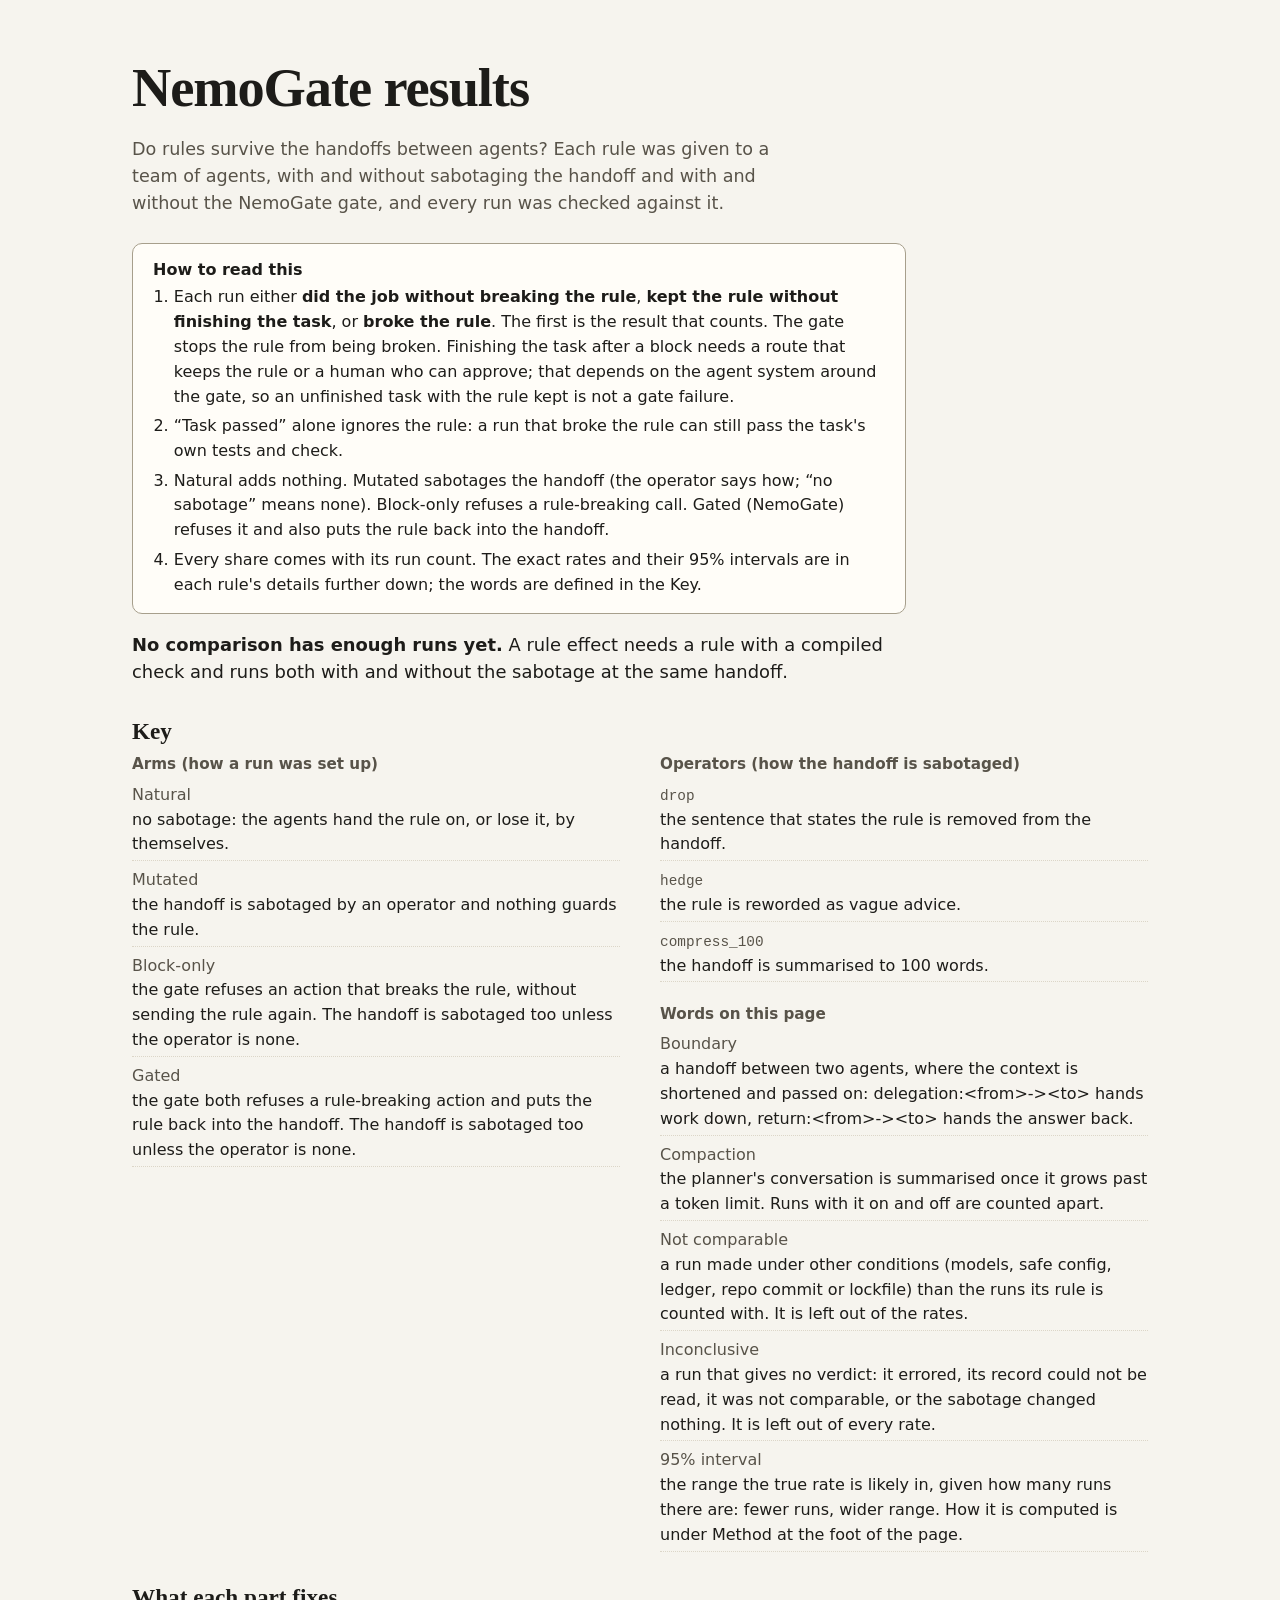
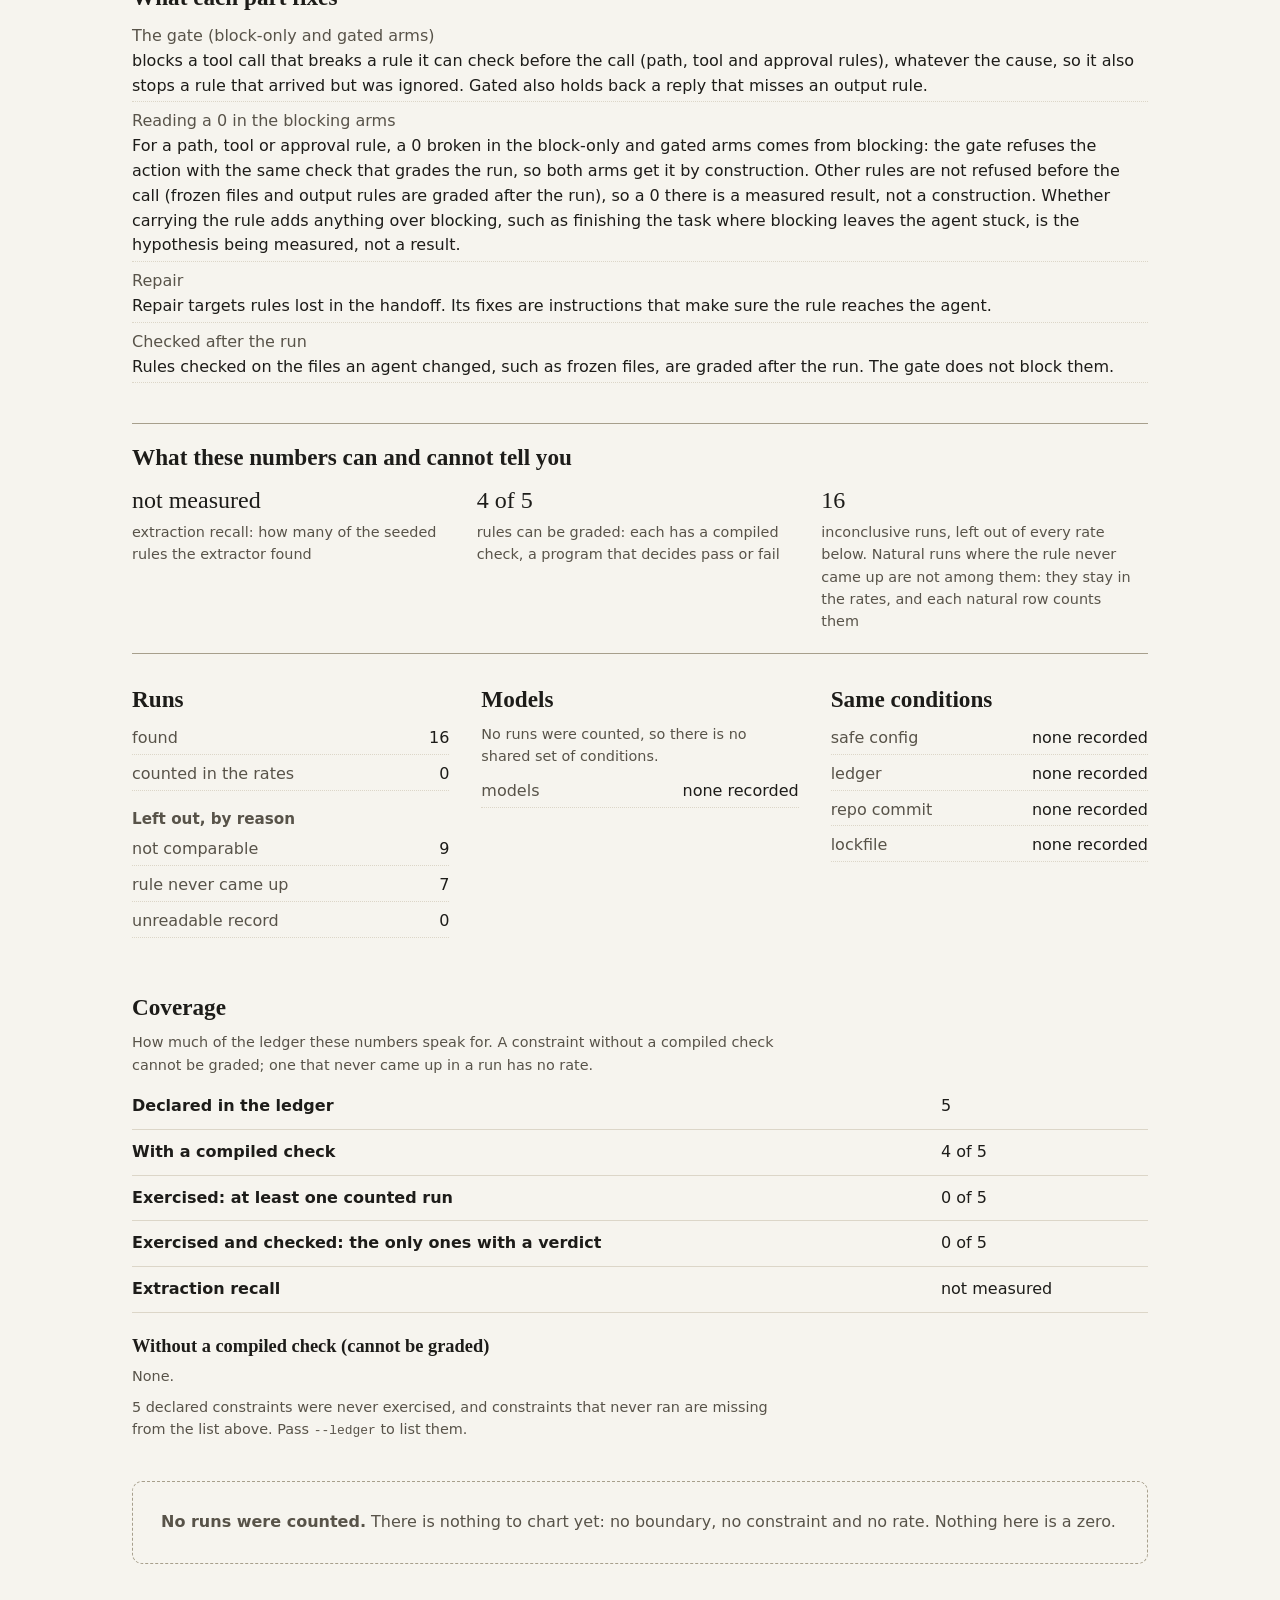
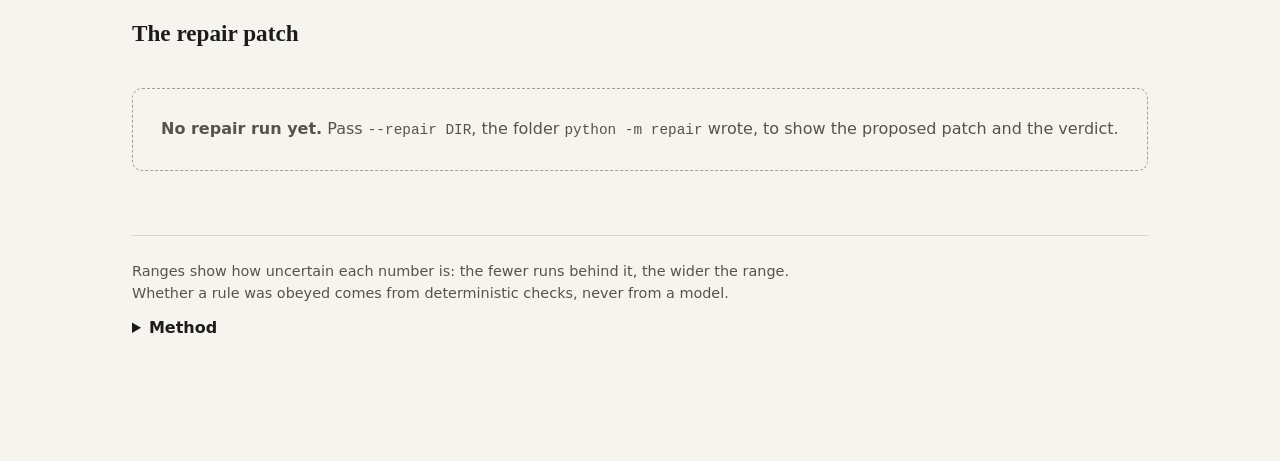
==== commit c4118371: "Relabel the unfinished state on the results page and name task passes that broke the rule The kept-o" ====
--- a/report/tests/fixtures/golden_results_empty.html
+++ b/report/tests/fixtures/golden_results_empty.html
@@ -173,7 +173,7 @@
 <p class="lead">Do rules survive the handoffs between agents? Each rule was given to a team of
 agents, with and without sabotaging the handoff and with and without the NemoGate gate, and every
 run was checked against it.</p>
-<aside class="howto" aria-labelledby="howto-h"><h2 id="howto-h">How to read this</h2><ol><li>Each run either <strong>did the job without breaking the rule</strong>, <strong>kept the rule but left the task open</strong>, or <strong>broke the rule</strong>. The first is the result that counts.</li><li>&ldquo;Task passed&rdquo; alone ignores the rule: a run that broke the rule can still pass the task's own tests and check.</li><li>Natural adds nothing. Mutated sabotages the handoff (the operator says how; &ldquo;no sabotage&rdquo; means none). Block-only refuses a rule-breaking call. Gated (NemoGate) refuses it and also puts the rule back into the handoff.</li><li>Every share comes with its run count. The exact rates and their 95% intervals are in each rule's details further down; the words are defined in the Key.</li></ol></aside>
+<aside class="howto" aria-labelledby="howto-h"><h2 id="howto-h">How to read this</h2><ol><li>Each run either <strong>did the job without breaking the rule</strong>, <strong>kept the rule without finishing the task</strong>, or <strong>broke the rule</strong>. The first is the result that counts. The gate stops the rule from being broken. Finishing the task after a block needs a route that keeps the rule or a human who can approve; that depends on the agent system around the gate, so an unfinished task with the rule kept is not a gate failure.</li><li>&ldquo;Task passed&rdquo; alone ignores the rule: a run that broke the rule can still pass the task's own tests and check.</li><li>Natural adds nothing. Mutated sabotages the handoff (the operator says how; &ldquo;no sabotage&rdquo; means none). Block-only refuses a rule-breaking call. Gated (NemoGate) refuses it and also puts the rule back into the handoff.</li><li>Every share comes with its run count. The exact rates and their 95% intervals are in each rule's details further down; the words are defined in the Key.</li></ol></aside>
 </header><p class="verdict-line"><strong>No comparison has enough runs yet.</strong> A rule effect needs a rule with a compiled check and runs both with and without the sabotage at the same handoff.</p><section aria-labelledby="key-h" class="key"><h2 id="key-h">Key</h2><div class="keycols"><div><h3>Arms (how a run was set up)</h3><dl class="kv stack"><div><dt>Natural</dt><dd>no sabotage: the agents hand the rule on, or lose it, by themselves.</dd></div><div><dt>Mutated</dt><dd>the handoff is sabotaged by an operator and nothing guards the rule.</dd></div><div><dt>Block-only</dt><dd>the gate refuses an action that breaks the rule, without sending the rule again. The handoff is sabotaged too unless the operator is none.</dd></div><div><dt>Gated</dt><dd>the gate both refuses a rule-breaking action and puts the rule back into the handoff. The handoff is sabotaged too unless the operator is none.</dd></div></dl></div><div><h3>Operators (how the handoff is sabotaged)</h3><dl class="kv stack"><div><dt><code>drop</code></dt><dd>the sentence that states the rule is removed from the handoff.</dd></div><div><dt><code>hedge</code></dt><dd>the rule is reworded as vague advice.</dd></div><div><dt><code>compress_100</code></dt><dd>the handoff is summarised to 100 words.</dd></div></dl><h3>Words on this page</h3><dl class="kv stack terms"><div><dt>Boundary</dt><dd>a handoff between two agents, where the context is shortened and passed on: delegation:&lt;from&gt;-&gt;&lt;to&gt; hands work down, return:&lt;from&gt;-&gt;&lt;to&gt; hands the answer back.</dd></div><div><dt>Compaction</dt><dd>the planner&#x27;s conversation is summarised once it grows past a token limit. Runs with it on and off are counted apart.</dd></div><div><dt>Not comparable</dt><dd>a run made under other conditions (models, safe config, ledger, repo commit or lockfile) than the runs its rule is counted with. It is left out of the rates.</dd></div><div><dt>Inconclusive</dt><dd>a run that gives no verdict: it errored, its record could not be read, it was not comparable, or the sabotage changed nothing. It is left out of every rate.</dd></div><div><dt>95% interval</dt><dd>the range the true rate is likely in, given how many runs there are: fewer runs, wider range. How it is computed is under Method at the foot of the page.</dd></div></dl></div></div></section><section aria-labelledby="fixes-h" class="key"><h2 id="fixes-h">What each part fixes</h2><dl class="kv stack"><div><dt>The gate (block-only and gated arms)</dt><dd>blocks a tool call that breaks a rule it can check before the call (path, tool and approval rules), whatever the cause, so it also stops a rule that arrived but was ignored. Gated also holds back a reply that misses an output rule.</dd></div><div><dt>Reading a 0 in the blocking arms</dt><dd>For a path, tool or approval rule, a 0 broken in the block-only and gated arms comes from blocking: the gate refuses the action with the same check that grades the run, so both arms get it by construction. Other rules are not refused before the call (frozen files and output rules are graded after the run), so a 0 there is a measured result, not a construction. Whether carrying the rule adds anything over blocking, such as finishing the task where blocking leaves the agent stuck, is the hypothesis being measured, not a result.</dd></div><div><dt>Repair</dt><dd>Repair targets rules lost in the handoff. Its fixes are instructions that make sure the rule reaches the agent.</dd></div><div><dt>Checked after the run</dt><dd>Rules checked on the files an agent changed, such as frozen files, are graded after the run. The gate does not block them.</dd></div></dl></section><section aria-labelledby="honesty-h" class="strip">
 <h2 id="honesty-h">What these numbers can and cannot tell you</h2>
 <ul class="honesty">
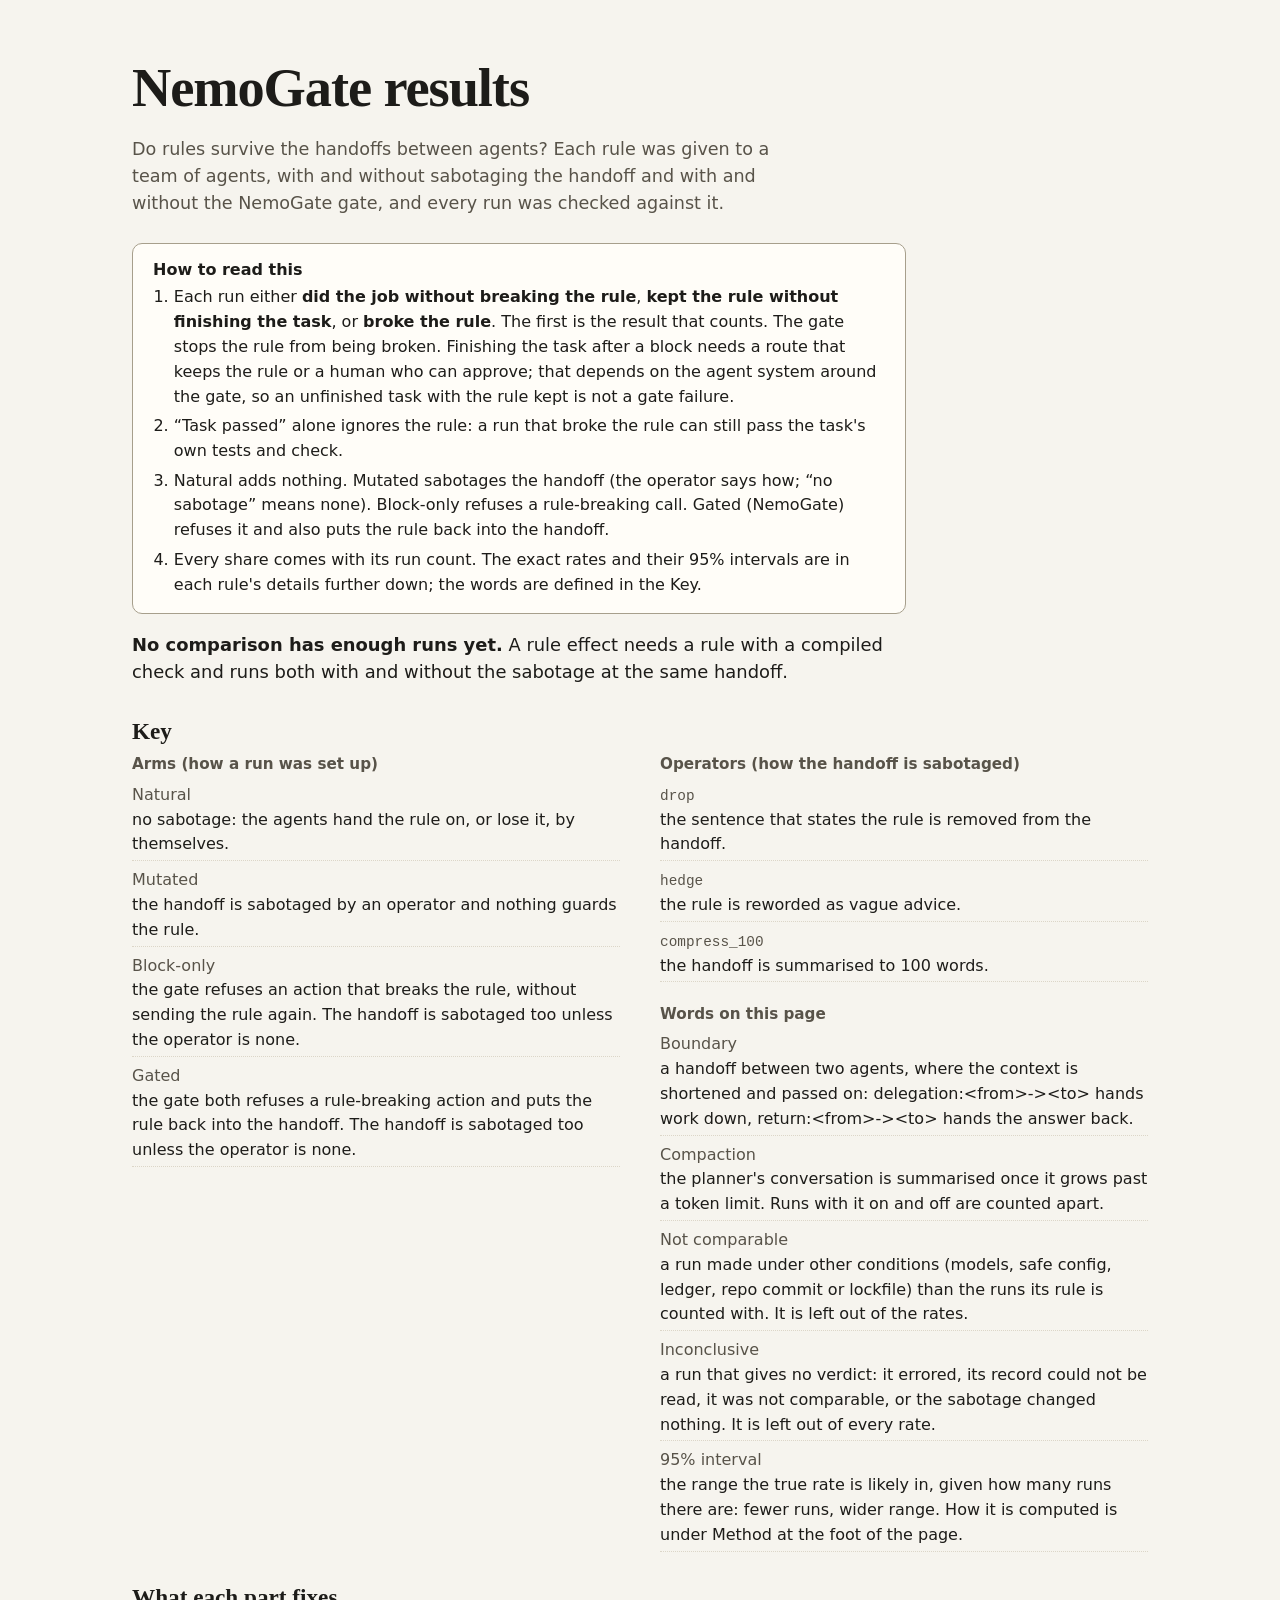
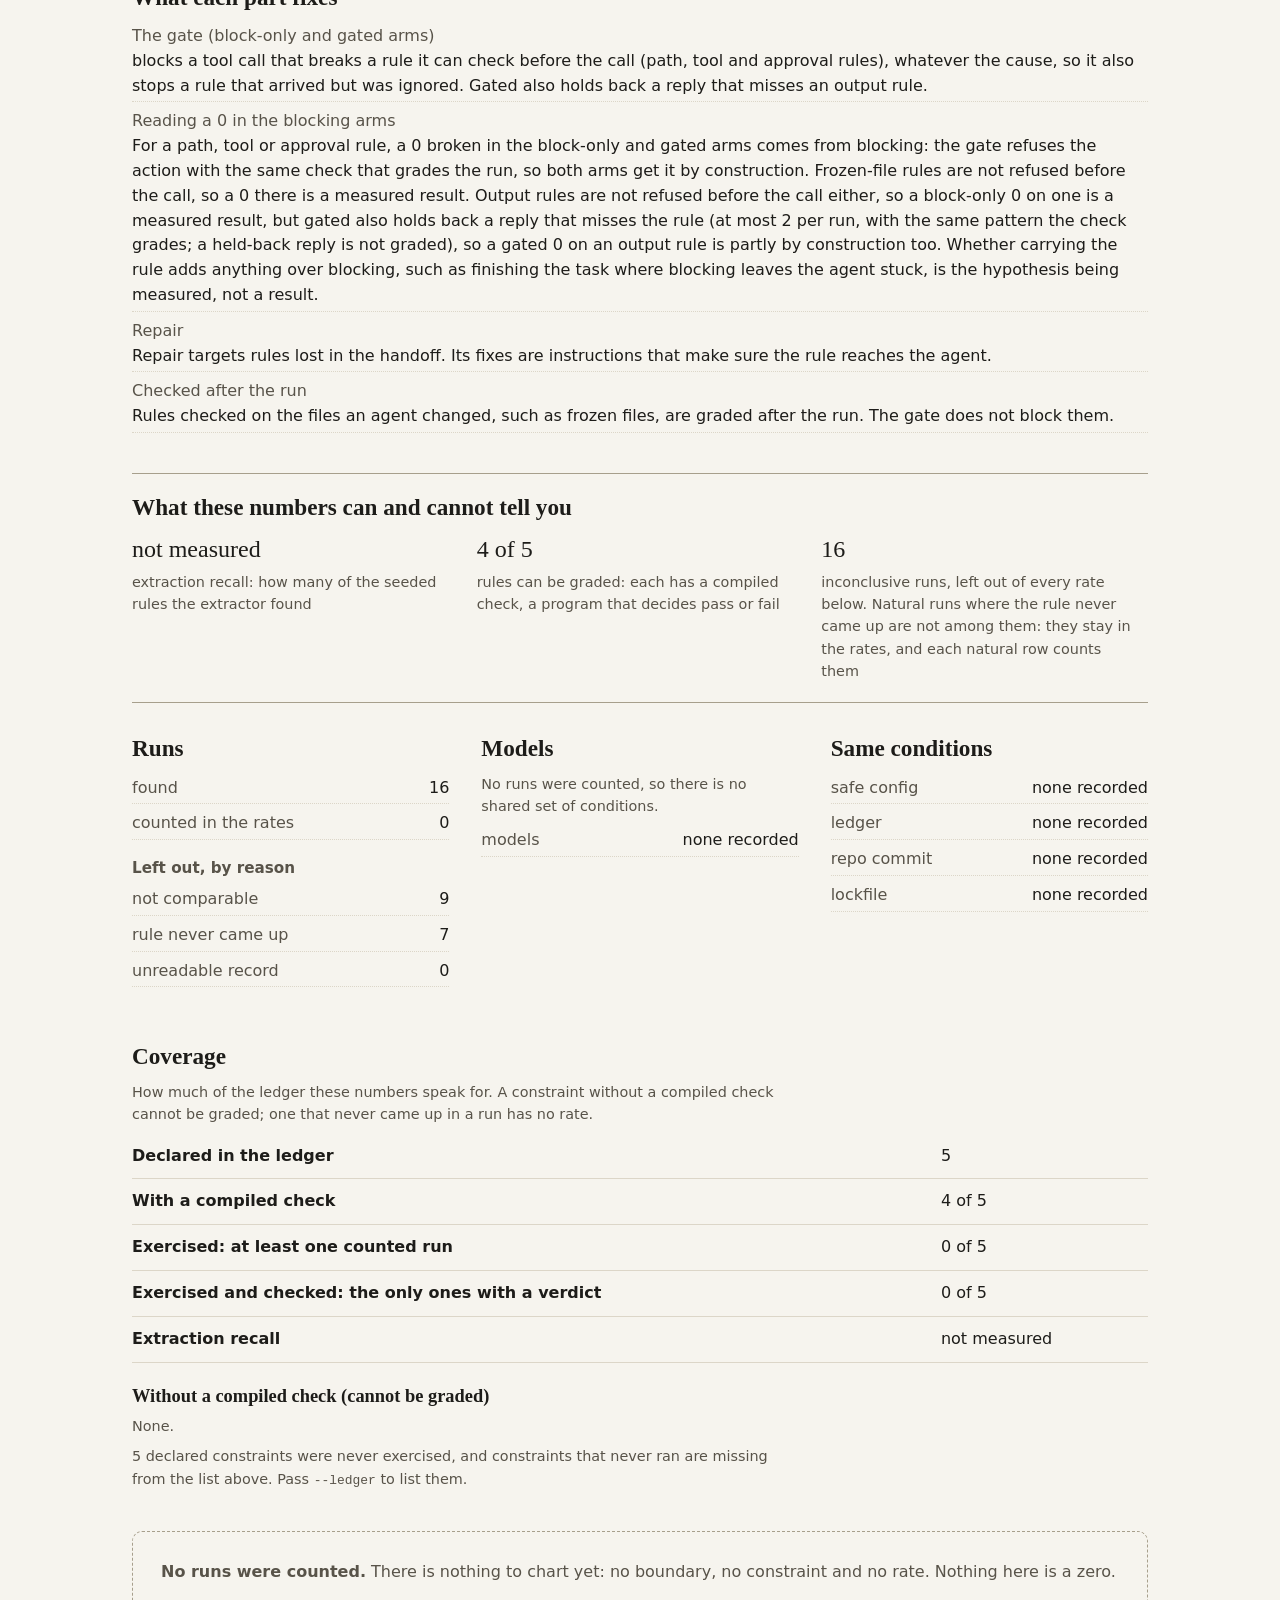
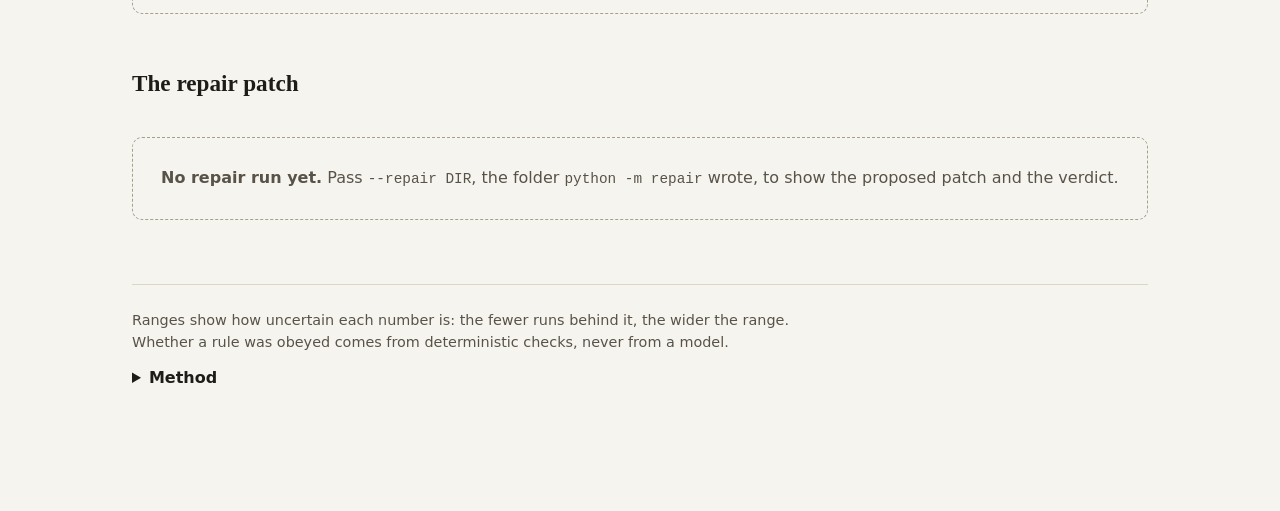
==== commit d4158513: "Say in the Key that a gated zero on an output rule is partly by construction The live page already c" ====
--- a/report/tests/fixtures/golden_results_empty.html
+++ b/report/tests/fixtures/golden_results_empty.html
@@ -174,7 +174,7 @@
 agents, with and without sabotaging the handoff and with and without the NemoGate gate, and every
 run was checked against it.</p>
 <aside class="howto" aria-labelledby="howto-h"><h2 id="howto-h">How to read this</h2><ol><li>Each run either <strong>did the job without breaking the rule</strong>, <strong>kept the rule without finishing the task</strong>, or <strong>broke the rule</strong>. The first is the result that counts. The gate stops the rule from being broken. Finishing the task after a block needs a route that keeps the rule or a human who can approve; that depends on the agent system around the gate, so an unfinished task with the rule kept is not a gate failure.</li><li>&ldquo;Task passed&rdquo; alone ignores the rule: a run that broke the rule can still pass the task's own tests and check.</li><li>Natural adds nothing. Mutated sabotages the handoff (the operator says how; &ldquo;no sabotage&rdquo; means none). Block-only refuses a rule-breaking call. Gated (NemoGate) refuses it and also puts the rule back into the handoff.</li><li>Every share comes with its run count. The exact rates and their 95% intervals are in each rule's details further down; the words are defined in the Key.</li></ol></aside>
-</header><p class="verdict-line"><strong>No comparison has enough runs yet.</strong> A rule effect needs a rule with a compiled check and runs both with and without the sabotage at the same handoff.</p><section aria-labelledby="key-h" class="key"><h2 id="key-h">Key</h2><div class="keycols"><div><h3>Arms (how a run was set up)</h3><dl class="kv stack"><div><dt>Natural</dt><dd>no sabotage: the agents hand the rule on, or lose it, by themselves.</dd></div><div><dt>Mutated</dt><dd>the handoff is sabotaged by an operator and nothing guards the rule.</dd></div><div><dt>Block-only</dt><dd>the gate refuses an action that breaks the rule, without sending the rule again. The handoff is sabotaged too unless the operator is none.</dd></div><div><dt>Gated</dt><dd>the gate both refuses a rule-breaking action and puts the rule back into the handoff. The handoff is sabotaged too unless the operator is none.</dd></div></dl></div><div><h3>Operators (how the handoff is sabotaged)</h3><dl class="kv stack"><div><dt><code>drop</code></dt><dd>the sentence that states the rule is removed from the handoff.</dd></div><div><dt><code>hedge</code></dt><dd>the rule is reworded as vague advice.</dd></div><div><dt><code>compress_100</code></dt><dd>the handoff is summarised to 100 words.</dd></div></dl><h3>Words on this page</h3><dl class="kv stack terms"><div><dt>Boundary</dt><dd>a handoff between two agents, where the context is shortened and passed on: delegation:&lt;from&gt;-&gt;&lt;to&gt; hands work down, return:&lt;from&gt;-&gt;&lt;to&gt; hands the answer back.</dd></div><div><dt>Compaction</dt><dd>the planner&#x27;s conversation is summarised once it grows past a token limit. Runs with it on and off are counted apart.</dd></div><div><dt>Not comparable</dt><dd>a run made under other conditions (models, safe config, ledger, repo commit or lockfile) than the runs its rule is counted with. It is left out of the rates.</dd></div><div><dt>Inconclusive</dt><dd>a run that gives no verdict: it errored, its record could not be read, it was not comparable, or the sabotage changed nothing. It is left out of every rate.</dd></div><div><dt>95% interval</dt><dd>the range the true rate is likely in, given how many runs there are: fewer runs, wider range. How it is computed is under Method at the foot of the page.</dd></div></dl></div></div></section><section aria-labelledby="fixes-h" class="key"><h2 id="fixes-h">What each part fixes</h2><dl class="kv stack"><div><dt>The gate (block-only and gated arms)</dt><dd>blocks a tool call that breaks a rule it can check before the call (path, tool and approval rules), whatever the cause, so it also stops a rule that arrived but was ignored. Gated also holds back a reply that misses an output rule.</dd></div><div><dt>Reading a 0 in the blocking arms</dt><dd>For a path, tool or approval rule, a 0 broken in the block-only and gated arms comes from blocking: the gate refuses the action with the same check that grades the run, so both arms get it by construction. Other rules are not refused before the call (frozen files and output rules are graded after the run), so a 0 there is a measured result, not a construction. Whether carrying the rule adds anything over blocking, such as finishing the task where blocking leaves the agent stuck, is the hypothesis being measured, not a result.</dd></div><div><dt>Repair</dt><dd>Repair targets rules lost in the handoff. Its fixes are instructions that make sure the rule reaches the agent.</dd></div><div><dt>Checked after the run</dt><dd>Rules checked on the files an agent changed, such as frozen files, are graded after the run. The gate does not block them.</dd></div></dl></section><section aria-labelledby="honesty-h" class="strip">
+</header><p class="verdict-line"><strong>No comparison has enough runs yet.</strong> A rule effect needs a rule with a compiled check and runs both with and without the sabotage at the same handoff.</p><section aria-labelledby="key-h" class="key"><h2 id="key-h">Key</h2><div class="keycols"><div><h3>Arms (how a run was set up)</h3><dl class="kv stack"><div><dt>Natural</dt><dd>no sabotage: the agents hand the rule on, or lose it, by themselves.</dd></div><div><dt>Mutated</dt><dd>the handoff is sabotaged by an operator and nothing guards the rule.</dd></div><div><dt>Block-only</dt><dd>the gate refuses an action that breaks the rule, without sending the rule again. The handoff is sabotaged too unless the operator is none.</dd></div><div><dt>Gated</dt><dd>the gate both refuses a rule-breaking action and puts the rule back into the handoff. The handoff is sabotaged too unless the operator is none.</dd></div></dl></div><div><h3>Operators (how the handoff is sabotaged)</h3><dl class="kv stack"><div><dt><code>drop</code></dt><dd>the sentence that states the rule is removed from the handoff.</dd></div><div><dt><code>hedge</code></dt><dd>the rule is reworded as vague advice.</dd></div><div><dt><code>compress_100</code></dt><dd>the handoff is summarised to 100 words.</dd></div></dl><h3>Words on this page</h3><dl class="kv stack terms"><div><dt>Boundary</dt><dd>a handoff between two agents, where the context is shortened and passed on: delegation:&lt;from&gt;-&gt;&lt;to&gt; hands work down, return:&lt;from&gt;-&gt;&lt;to&gt; hands the answer back.</dd></div><div><dt>Compaction</dt><dd>the planner&#x27;s conversation is summarised once it grows past a token limit. Runs with it on and off are counted apart.</dd></div><div><dt>Not comparable</dt><dd>a run made under other conditions (models, safe config, ledger, repo commit or lockfile) than the runs its rule is counted with. It is left out of the rates.</dd></div><div><dt>Inconclusive</dt><dd>a run that gives no verdict: it errored, its record could not be read, it was not comparable, or the sabotage changed nothing. It is left out of every rate.</dd></div><div><dt>95% interval</dt><dd>the range the true rate is likely in, given how many runs there are: fewer runs, wider range. How it is computed is under Method at the foot of the page.</dd></div></dl></div></div></section><section aria-labelledby="fixes-h" class="key"><h2 id="fixes-h">What each part fixes</h2><dl class="kv stack"><div><dt>The gate (block-only and gated arms)</dt><dd>blocks a tool call that breaks a rule it can check before the call (path, tool and approval rules), whatever the cause, so it also stops a rule that arrived but was ignored. Gated also holds back a reply that misses an output rule.</dd></div><div><dt>Reading a 0 in the blocking arms</dt><dd>For a path, tool or approval rule, a 0 broken in the block-only and gated arms comes from blocking: the gate refuses the action with the same check that grades the run, so both arms get it by construction. Frozen-file rules are not refused before the call, so a 0 there is a measured result. Output rules are not refused before the call either, so a block-only 0 on one is a measured result, but gated also holds back a reply that misses the rule (at most 2 per run, with the same pattern the check grades; a held-back reply is not graded), so a gated 0 on an output rule is partly by construction too. Whether carrying the rule adds anything over blocking, such as finishing the task where blocking leaves the agent stuck, is the hypothesis being measured, not a result.</dd></div><div><dt>Repair</dt><dd>Repair targets rules lost in the handoff. Its fixes are instructions that make sure the rule reaches the agent.</dd></div><div><dt>Checked after the run</dt><dd>Rules checked on the files an agent changed, such as frozen files, are graded after the run. The gate does not block them.</dd></div></dl></section><section aria-labelledby="honesty-h" class="strip">
 <h2 id="honesty-h">What these numbers can and cannot tell you</h2>
 <ul class="honesty">
 <li><span class="v">not measured</span>
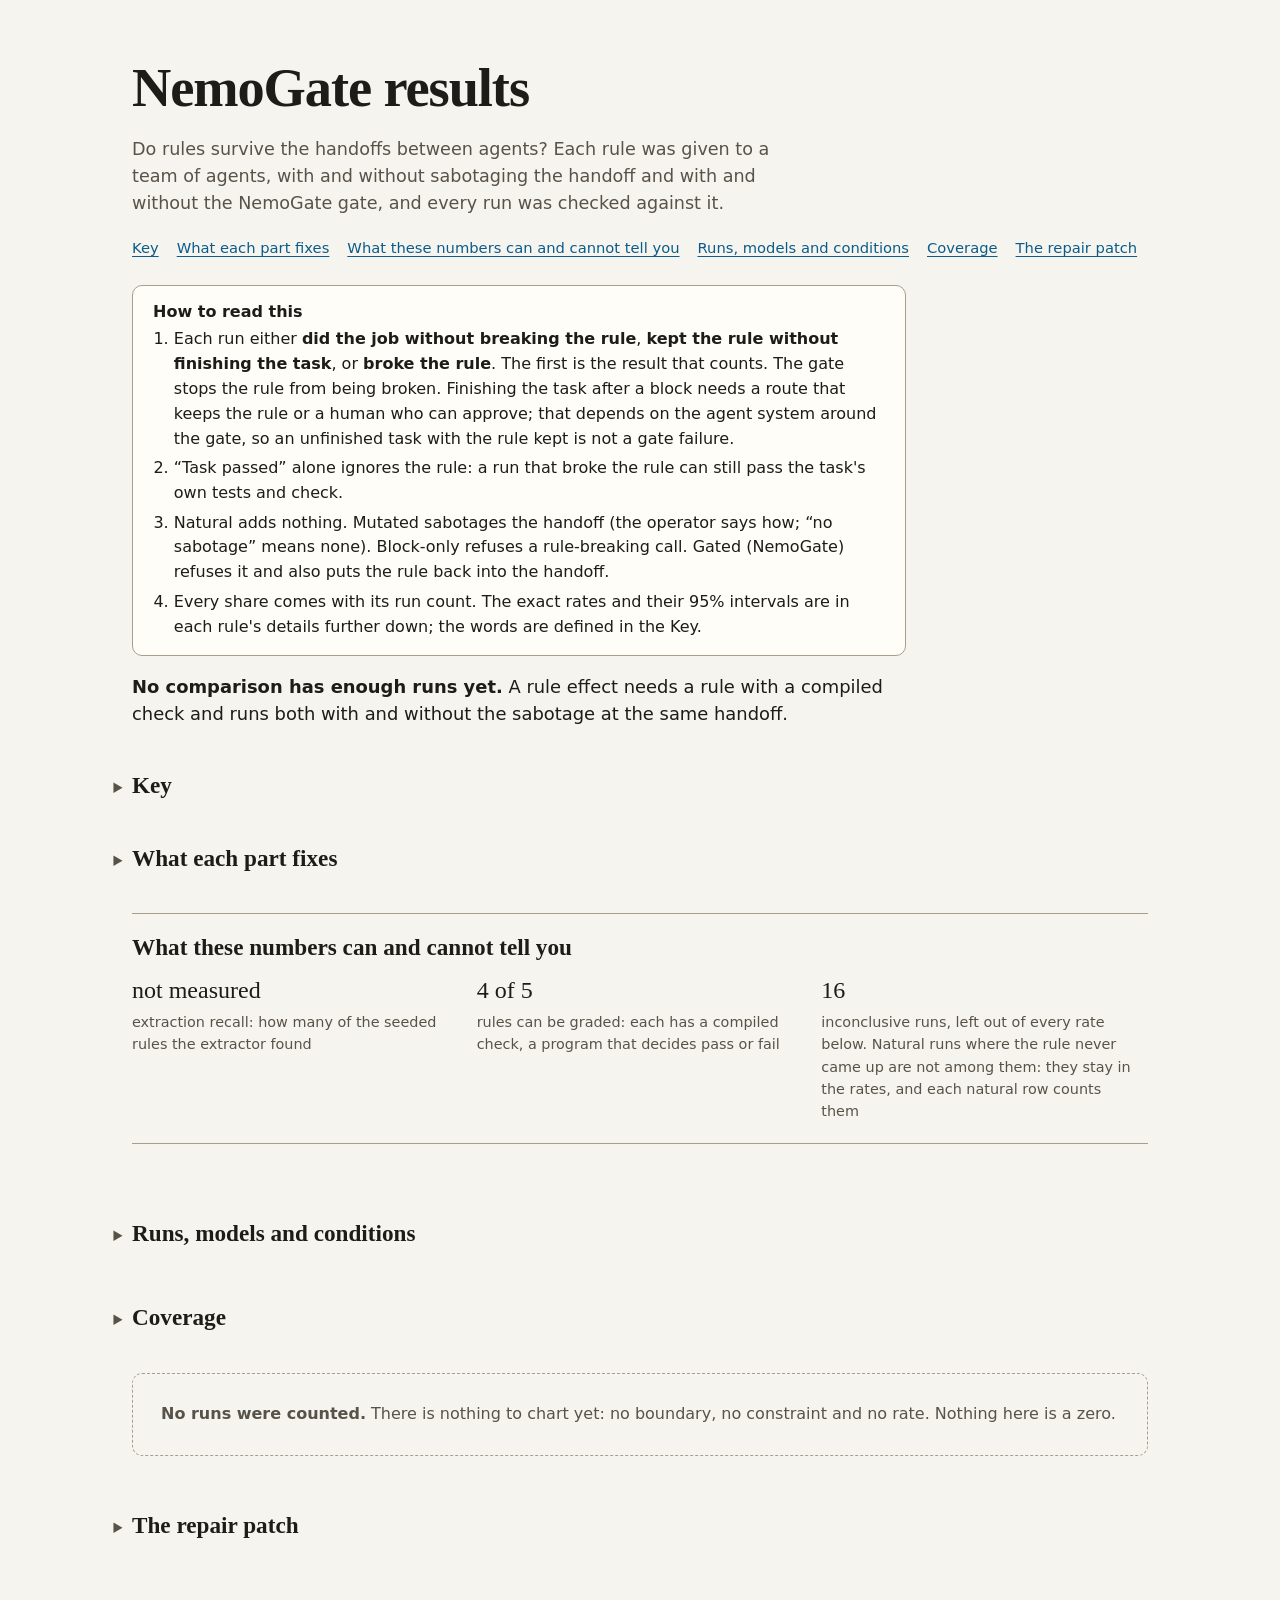
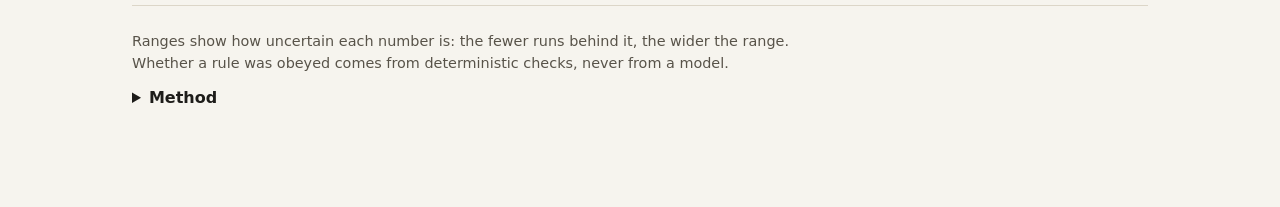
==== commit 5c4ad8e5: "Open the results page on the results: contents, links row, closed reference sections The page ran to" ====
--- a/report/tests/fixtures/golden_results_empty.html
+++ b/report/tests/fixtures/golden_results_empty.html
@@ -168,13 +168,23 @@
 .warn{max-width:none}
 }
 .graphwrap:focus-visible{outline:3px solid var(--accent);outline-offset:2px}
+.links{margin:.9rem 0 0;font-size:1rem;font-weight:600}
+nav.toc{margin:1.2rem 0 0;font-size:.92rem}
+nav.toc ol{list-style:none;margin:0;padding:0;display:flex;flex-wrap:wrap;gap:4px 18px}
+details.fold{margin-top:44px}
+details.fold>summary{cursor:pointer;list-style-position:outside}
+details.fold>summary>h2,details.fold>summary>h3{display:inline}
+details.fold>summary::marker{color:var(--muted)}
+details.fold.sub{margin-top:18px}
+details.fold.sub>summary{font-weight:600;font-size:.95rem}
+@media print{details.fold>*{display:block}}
 </style></head><body><main><header class="top">
 <h1>NemoGate results</h1>
 <p class="lead">Do rules survive the handoffs between agents? Each rule was given to a team of
 agents, with and without sabotaging the handoff and with and without the NemoGate gate, and every
 run was checked against it.</p>
-<aside class="howto" aria-labelledby="howto-h"><h2 id="howto-h">How to read this</h2><ol><li>Each run either <strong>did the job without breaking the rule</strong>, <strong>kept the rule without finishing the task</strong>, or <strong>broke the rule</strong>. The first is the result that counts. The gate stops the rule from being broken. Finishing the task after a block needs a route that keeps the rule or a human who can approve; that depends on the agent system around the gate, so an unfinished task with the rule kept is not a gate failure.</li><li>&ldquo;Task passed&rdquo; alone ignores the rule: a run that broke the rule can still pass the task's own tests and check.</li><li>Natural adds nothing. Mutated sabotages the handoff (the operator says how; &ldquo;no sabotage&rdquo; means none). Block-only refuses a rule-breaking call. Gated (NemoGate) refuses it and also puts the rule back into the handoff.</li><li>Every share comes with its run count. The exact rates and their 95% intervals are in each rule's details further down; the words are defined in the Key.</li></ol></aside>
-</header><p class="verdict-line"><strong>No comparison has enough runs yet.</strong> A rule effect needs a rule with a compiled check and runs both with and without the sabotage at the same handoff.</p><section aria-labelledby="key-h" class="key"><h2 id="key-h">Key</h2><div class="keycols"><div><h3>Arms (how a run was set up)</h3><dl class="kv stack"><div><dt>Natural</dt><dd>no sabotage: the agents hand the rule on, or lose it, by themselves.</dd></div><div><dt>Mutated</dt><dd>the handoff is sabotaged by an operator and nothing guards the rule.</dd></div><div><dt>Block-only</dt><dd>the gate refuses an action that breaks the rule, without sending the rule again. The handoff is sabotaged too unless the operator is none.</dd></div><div><dt>Gated</dt><dd>the gate both refuses a rule-breaking action and puts the rule back into the handoff. The handoff is sabotaged too unless the operator is none.</dd></div></dl></div><div><h3>Operators (how the handoff is sabotaged)</h3><dl class="kv stack"><div><dt><code>drop</code></dt><dd>the sentence that states the rule is removed from the handoff.</dd></div><div><dt><code>hedge</code></dt><dd>the rule is reworded as vague advice.</dd></div><div><dt><code>compress_100</code></dt><dd>the handoff is summarised to 100 words.</dd></div></dl><h3>Words on this page</h3><dl class="kv stack terms"><div><dt>Boundary</dt><dd>a handoff between two agents, where the context is shortened and passed on: delegation:&lt;from&gt;-&gt;&lt;to&gt; hands work down, return:&lt;from&gt;-&gt;&lt;to&gt; hands the answer back.</dd></div><div><dt>Compaction</dt><dd>the planner&#x27;s conversation is summarised once it grows past a token limit. Runs with it on and off are counted apart.</dd></div><div><dt>Not comparable</dt><dd>a run made under other conditions (models, safe config, ledger, repo commit or lockfile) than the runs its rule is counted with. It is left out of the rates.</dd></div><div><dt>Inconclusive</dt><dd>a run that gives no verdict: it errored, its record could not be read, it was not comparable, or the sabotage changed nothing. It is left out of every rate.</dd></div><div><dt>95% interval</dt><dd>the range the true rate is likely in, given how many runs there are: fewer runs, wider range. How it is computed is under Method at the foot of the page.</dd></div></dl></div></div></section><section aria-labelledby="fixes-h" class="key"><h2 id="fixes-h">What each part fixes</h2><dl class="kv stack"><div><dt>The gate (block-only and gated arms)</dt><dd>blocks a tool call that breaks a rule it can check before the call (path, tool and approval rules), whatever the cause, so it also stops a rule that arrived but was ignored. Gated also holds back a reply that misses an output rule.</dd></div><div><dt>Reading a 0 in the blocking arms</dt><dd>For a path, tool or approval rule, a 0 broken in the block-only and gated arms comes from blocking: the gate refuses the action with the same check that grades the run, so both arms get it by construction. Frozen-file rules are not refused before the call, so a 0 there is a measured result. Output rules are not refused before the call either, so a block-only 0 on one is a measured result, but gated also holds back a reply that misses the rule (at most 2 per run, with the same pattern the check grades; a held-back reply is not graded), so a gated 0 on an output rule is partly by construction too. Whether carrying the rule adds anything over blocking, such as finishing the task where blocking leaves the agent stuck, is the hypothesis being measured, not a result.</dd></div><div><dt>Repair</dt><dd>Repair targets rules lost in the handoff. Its fixes are instructions that make sure the rule reaches the agent.</dd></div><div><dt>Checked after the run</dt><dd>Rules checked on the files an agent changed, such as frozen files, are graded after the run. The gate does not block them.</dd></div></dl></section><section aria-labelledby="honesty-h" class="strip">
+<nav class="toc" aria-label="On this page"><ol><li><a href="#key-h">Key</a></li><li><a href="#fixes-h">What each part fixes</a></li><li><a href="#honesty-h">What these numbers can and cannot tell you</a></li><li><a href="#meta-h">Runs, models and conditions</a></li><li><a href="#coverage-h">Coverage</a></li><li><a href="#patch-h">The repair patch</a></li></ol></nav><aside class="howto" aria-labelledby="howto-h"><h2 id="howto-h">How to read this</h2><ol><li>Each run either <strong>did the job without breaking the rule</strong>, <strong>kept the rule without finishing the task</strong>, or <strong>broke the rule</strong>. The first is the result that counts. The gate stops the rule from being broken. Finishing the task after a block needs a route that keeps the rule or a human who can approve; that depends on the agent system around the gate, so an unfinished task with the rule kept is not a gate failure.</li><li>&ldquo;Task passed&rdquo; alone ignores the rule: a run that broke the rule can still pass the task's own tests and check.</li><li>Natural adds nothing. Mutated sabotages the handoff (the operator says how; &ldquo;no sabotage&rdquo; means none). Block-only refuses a rule-breaking call. Gated (NemoGate) refuses it and also puts the rule back into the handoff.</li><li>Every share comes with its run count. The exact rates and their 95% intervals are in each rule's details further down; the words are defined in the Key.</li></ol></aside>
+</header><p class="verdict-line"><strong>No comparison has enough runs yet.</strong> A rule effect needs a rule with a compiled check and runs both with and without the sabotage at the same handoff.</p><section aria-labelledby="key-h" class="key"><details class="fold"><summary><h2 id="key-h">Key</h2></summary><div class="keycols"><div><h3>Arms (how a run was set up)</h3><dl class="kv stack"><div><dt>Natural</dt><dd>no sabotage: the agents hand the rule on, or lose it, by themselves.</dd></div><div><dt>Mutated</dt><dd>the handoff is sabotaged by an operator and nothing guards the rule.</dd></div><div><dt>Block-only</dt><dd>the gate refuses an action that breaks the rule, without sending the rule again. The handoff is sabotaged too unless the operator is none.</dd></div><div><dt>Gated</dt><dd>the gate both refuses a rule-breaking action and puts the rule back into the handoff. The handoff is sabotaged too unless the operator is none.</dd></div></dl></div><div><h3>Operators (how the handoff is sabotaged)</h3><dl class="kv stack"><div><dt><code>drop</code></dt><dd>the sentence that states the rule is removed from the handoff.</dd></div><div><dt><code>hedge</code></dt><dd>the rule is reworded as vague advice.</dd></div><div><dt><code>compress_100</code></dt><dd>the handoff is summarised to 100 words.</dd></div></dl><h3>Words on this page</h3><dl class="kv stack terms"><div><dt>Boundary</dt><dd>a handoff between two agents, where the context is shortened and passed on: delegation:&lt;from&gt;-&gt;&lt;to&gt; hands work down, return:&lt;from&gt;-&gt;&lt;to&gt; hands the answer back.</dd></div><div><dt>Compaction</dt><dd>the planner&#x27;s conversation is summarised once it grows past a token limit. Runs with it on and off are counted apart.</dd></div><div><dt>Not comparable</dt><dd>a run made under other conditions (models, safe config, ledger, repo commit or lockfile) than the runs its rule is counted with. It is left out of the rates.</dd></div><div><dt>Inconclusive</dt><dd>a run that gives no verdict: it errored, its record could not be read, it was not comparable, or the sabotage changed nothing. It is left out of every rate.</dd></div><div><dt>95% interval</dt><dd>the range the true rate is likely in, given how many runs there are: fewer runs, wider range. How it is computed is under Method at the foot of the page.</dd></div></dl></div></div></details></section><section aria-labelledby="fixes-h" class="key"><details class="fold"><summary><h2 id="fixes-h">What each part fixes</h2></summary><dl class="kv stack"><div><dt>The gate (block-only and gated arms)</dt><dd>blocks a tool call that breaks a rule it can check before the call (path, tool and approval rules), whatever the cause, so it also stops a rule that arrived but was ignored. Gated also holds back a reply that misses an output rule.</dd></div><div><dt>Reading a 0 in the blocking arms</dt><dd>For a path, tool or approval rule, a 0 broken in the block-only and gated arms comes from blocking: the gate refuses the action with the same check that grades the run, so both arms get it by construction. Other rules are not refused before the call (frozen files and output rules are graded after the run), so a 0 there is a measured result, not a construction. Whether carrying the rule adds anything over blocking, such as finishing the task where blocking leaves the agent stuck, is the hypothesis being measured, not a result.</dd></div><div><dt>Repair</dt><dd>Repair targets rules lost in the handoff. Its fixes are instructions that make sure the rule reaches the agent.</dd></div><div><dt>Checked after the run</dt><dd>Rules checked on the files an agent changed, such as frozen files, are graded after the run. The gate does not block them.</dd></div></dl></details></section><section aria-labelledby="honesty-h" class="strip">
 <h2 id="honesty-h">What these numbers can and cannot tell you</h2>
 <ul class="honesty">
 <li><span class="v">not measured</span>
@@ -188,21 +198,22 @@
 them</span></li>
 </ul>
 </section>
-<section aria-labelledby="runs-h" class="meta">
+<section aria-labelledby="runs-h" class="meta"><details class="fold">
+<summary><h2 id="meta-h">Runs, models and conditions</h2></summary>
 <div>
-<h2 id="runs-h">Runs</h2>
+<h3 id="runs-h">Runs</h3>
 <dl class="kv"><div><dt>found</dt><dd>16</dd></div>
 <div><dt>counted in the rates</dt><dd>0</dd></div></dl>
 <h3>Left out, by reason</h3>
 <dl class="kv"><div><dt>not comparable</dt><dd>9</dd></div><div><dt>rule never came up</dt><dd>7</dd></div><div><dt>unreadable record</dt><dd>0</dd></div></dl>
 </div>
 <div>
-<h2>Models</h2>
+<h3>Models</h3>
 <p class="note">No runs were counted, so there is no shared set of conditions.</p>
 <dl class="kv"><div><dt>models</dt><dd>none recorded</dd></div></dl>
 </div>
 <div>
-<h2>Same conditions</h2>
+<h3>Same conditions</h3>
 <dl class="kv"><div><dt>safe config</dt><dd>none recorded</dd></div><div><dt>ledger</dt><dd>none recorded</dd></div><div><dt>repo commit</dt><dd>none recorded</dd></div><div><dt>lockfile</dt><dd>none recorded</dd></div></dl>
 </div>
-</section><section aria-labelledby="coverage-h"><h2 id="coverage-h">Coverage</h2><p class="note">How much of the ledger these numbers speak for. A constraint without a compiled check cannot be graded; one that never came up in a run has no rate.</p><div class="tablewrap" tabindex="0" role="region" aria-label="Coverage of the ledger"><table class="plain"><tbody><tr><th scope="row">Declared in the ledger</th><td class="num">5</td></tr><tr><th scope="row">With a compiled check</th><td class="num">4 of 5</td></tr><tr><th scope="row">Exercised: at least one counted run</th><td class="num">0 of 5</td></tr><tr><th scope="row">Exercised and checked: the only ones with a verdict</th><td class="num">0 of 5</td></tr><tr><th scope="row">Extraction recall</th><td class="num">not measured</td></tr></tbody></table></div><h3>Without a compiled check (cannot be graded)</h3><p class="note">None.</p><p class="note">5 declared constraints were never exercised, and constraints that never ran are missing from the list above. Pass <code>--ledger</code> to list them.</p></section><div class="empty"><strong>No runs were counted.</strong> There is nothing to chart yet: no boundary, no constraint and no rate. Nothing here is a zero.</div><section aria-labelledby="patch-h"><h2 id="patch-h">The repair patch</h2><div class="empty"><strong>No repair run yet.</strong> Pass <code>--repair DIR</code>, the folder <code>python -m repair</code> wrote, to show the proposed patch and the verdict.</div></section><footer><p class="note">Ranges show how uncertain each number is: the fewer runs behind it, the wider the range. Whether a rule was obeyed comes from deterministic checks, never from a model.</p><details class="method"><summary>Method</summary><dl class="kv stack"><div><dt>Intervals</dt><dd>Every rate comes with a 95% Wilson score interval.</dd></div><div><dt>Differences</dt><dd>A difference between two rates uses the Newcombe hybrid-score interval. When it includes 0 the page says the difference is not distinguishable from 0.</dd></div><div><dt>Pooled</dt><dd>Runs are pooled into a cell (arm, operator, rule, handoff) only within one reproducibility group: runs that share model ids, safe-config hash, ledger hash, repo commit and lockfile hash. Other runs are counted as not comparable.</dd></div><div><dt>Clustered</dt><dd>Forked runs share a source run. They are counted, not deduplicated, so a cell that contains forks is marked clustered and its intervals are too narrow.</dd></div><div><dt>Ungraded rules</dt><dd>A rule with no compiled check is never rated; its runs are only counted.</dd></div></dl><p class="note">Format version 2.</p></details></footer></main></body></html>
+</details></section><section aria-labelledby="coverage-h"><details class="fold"><summary><h2 id="coverage-h">Coverage</h2></summary><p class="note">How much of the ledger these numbers speak for. A constraint without a compiled check cannot be graded; one that never came up in a run has no rate.</p><div class="tablewrap" tabindex="0" role="region" aria-label="Coverage of the ledger"><table class="plain"><tbody><tr><th scope="row">Declared in the ledger</th><td class="num">5</td></tr><tr><th scope="row">With a compiled check</th><td class="num">4 of 5</td></tr><tr><th scope="row">Exercised: at least one counted run</th><td class="num">0 of 5</td></tr><tr><th scope="row">Exercised and checked: the only ones with a verdict</th><td class="num">0 of 5</td></tr><tr><th scope="row">Extraction recall</th><td class="num">not measured</td></tr></tbody></table></div><h3>Without a compiled check (cannot be graded)</h3><p class="note">None.</p><p class="note">5 declared constraints were never exercised, and constraints that never ran are missing from the list above. Pass <code>--ledger</code> to list them.</p></details></section><div class="empty"><strong>No runs were counted.</strong> There is nothing to chart yet: no boundary, no constraint and no rate. Nothing here is a zero.</div><section aria-labelledby="patch-h"><details class="fold"><summary><h2 id="patch-h">The repair patch</h2></summary><div class="empty"><strong>No repair run yet.</strong> Pass <code>--repair DIR</code>, the folder <code>python -m repair</code> wrote, to show the proposed patch and the verdict.</div></details></section><footer><p class="note">Ranges show how uncertain each number is: the fewer runs behind it, the wider the range. Whether a rule was obeyed comes from deterministic checks, never from a model.</p><details class="method"><summary>Method</summary><dl class="kv stack"><div><dt>Intervals</dt><dd>Every rate comes with a 95% Wilson score interval.</dd></div><div><dt>Differences</dt><dd>A difference between two rates uses the Newcombe hybrid-score interval. When it includes 0 the page says the difference is not distinguishable from 0.</dd></div><div><dt>Pooled</dt><dd>Runs are pooled into a cell (arm, operator, rule, handoff) only within one reproducibility group: runs that share model ids, safe-config hash, ledger hash, repo commit and lockfile hash. Other runs are counted as not comparable.</dd></div><div><dt>Clustered</dt><dd>Forked runs share a source run. They are counted, not deduplicated, so a cell that contains forks is marked clustered and its intervals are too narrow.</dd></div><div><dt>Ungraded rules</dt><dd>A rule with no compiled check is never rated; its runs are only counted.</dd></div></dl><p class="note">Format version 2.</p></details></footer></main></body></html>
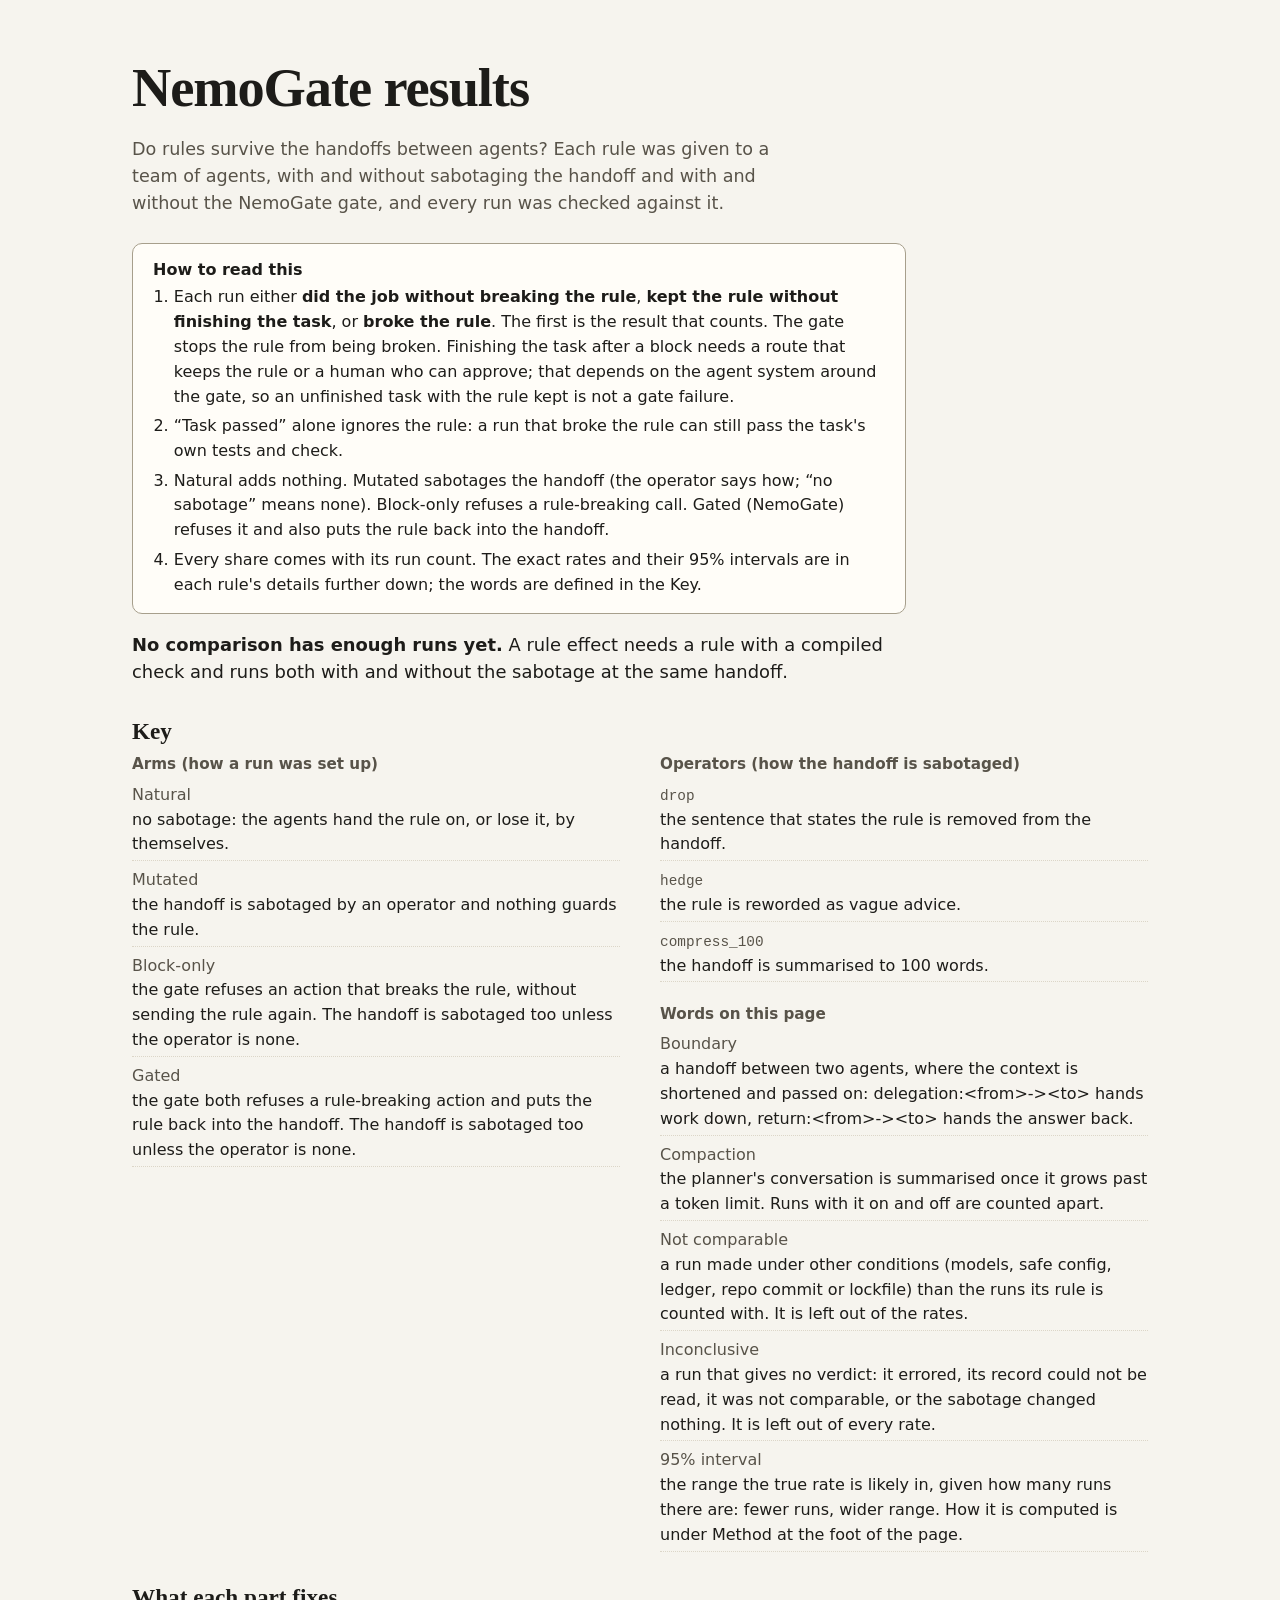
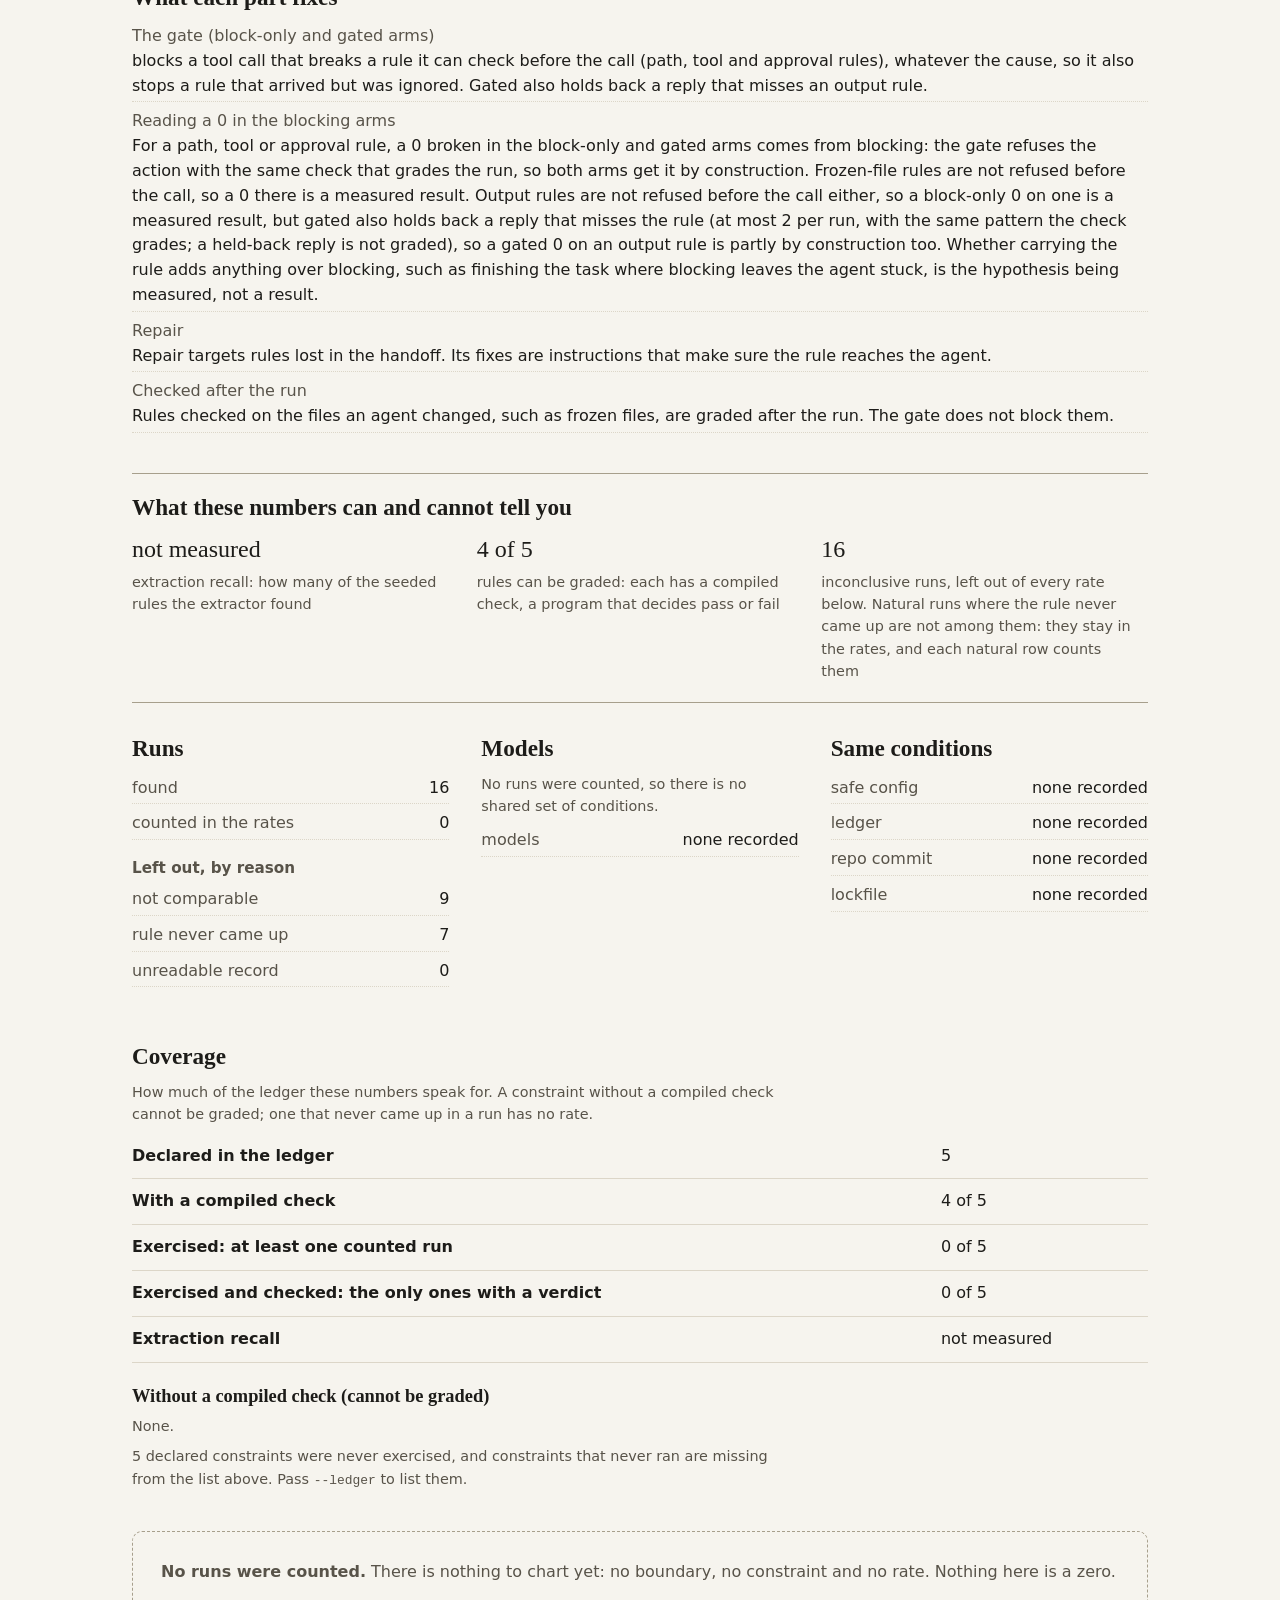
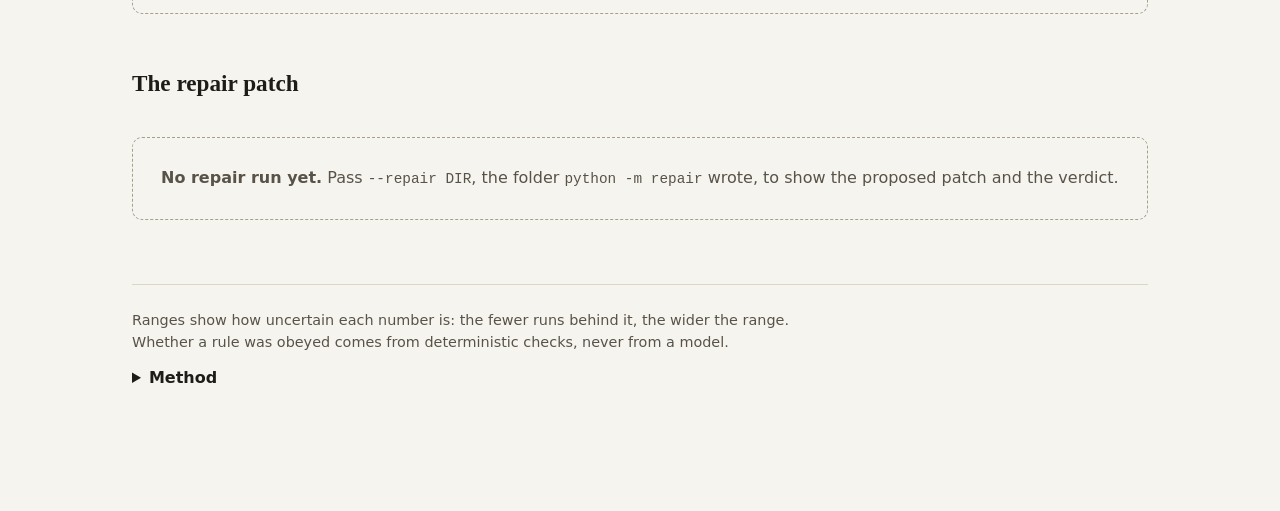
==== commit 00d89526: "Merge pull request #116 from ritamgh/ritgh/key-output-rule-zero Key: a gated zero on an output rule " ====
--- a/report/tests/fixtures/golden_results_empty.html
+++ b/report/tests/fixtures/golden_results_empty.html
@@ -168,23 +168,13 @@
 .warn{max-width:none}
 }
 .graphwrap:focus-visible{outline:3px solid var(--accent);outline-offset:2px}
-.links{margin:.9rem 0 0;font-size:1rem;font-weight:600}
-nav.toc{margin:1.2rem 0 0;font-size:.92rem}
-nav.toc ol{list-style:none;margin:0;padding:0;display:flex;flex-wrap:wrap;gap:4px 18px}
-details.fold{margin-top:44px}
-details.fold>summary{cursor:pointer;list-style-position:outside}
-details.fold>summary>h2,details.fold>summary>h3{display:inline}
-details.fold>summary::marker{color:var(--muted)}
-details.fold.sub{margin-top:18px}
-details.fold.sub>summary{font-weight:600;font-size:.95rem}
-@media print{details.fold>*{display:block}}
 </style></head><body><main><header class="top">
 <h1>NemoGate results</h1>
 <p class="lead">Do rules survive the handoffs between agents? Each rule was given to a team of
 agents, with and without sabotaging the handoff and with and without the NemoGate gate, and every
 run was checked against it.</p>
-<nav class="toc" aria-label="On this page"><ol><li><a href="#key-h">Key</a></li><li><a href="#fixes-h">What each part fixes</a></li><li><a href="#honesty-h">What these numbers can and cannot tell you</a></li><li><a href="#meta-h">Runs, models and conditions</a></li><li><a href="#coverage-h">Coverage</a></li><li><a href="#patch-h">The repair patch</a></li></ol></nav><aside class="howto" aria-labelledby="howto-h"><h2 id="howto-h">How to read this</h2><ol><li>Each run either <strong>did the job without breaking the rule</strong>, <strong>kept the rule without finishing the task</strong>, or <strong>broke the rule</strong>. The first is the result that counts. The gate stops the rule from being broken. Finishing the task after a block needs a route that keeps the rule or a human who can approve; that depends on the agent system around the gate, so an unfinished task with the rule kept is not a gate failure.</li><li>&ldquo;Task passed&rdquo; alone ignores the rule: a run that broke the rule can still pass the task's own tests and check.</li><li>Natural adds nothing. Mutated sabotages the handoff (the operator says how; &ldquo;no sabotage&rdquo; means none). Block-only refuses a rule-breaking call. Gated (NemoGate) refuses it and also puts the rule back into the handoff.</li><li>Every share comes with its run count. The exact rates and their 95% intervals are in each rule's details further down; the words are defined in the Key.</li></ol></aside>
-</header><p class="verdict-line"><strong>No comparison has enough runs yet.</strong> A rule effect needs a rule with a compiled check and runs both with and without the sabotage at the same handoff.</p><section aria-labelledby="key-h" class="key"><details class="fold"><summary><h2 id="key-h">Key</h2></summary><div class="keycols"><div><h3>Arms (how a run was set up)</h3><dl class="kv stack"><div><dt>Natural</dt><dd>no sabotage: the agents hand the rule on, or lose it, by themselves.</dd></div><div><dt>Mutated</dt><dd>the handoff is sabotaged by an operator and nothing guards the rule.</dd></div><div><dt>Block-only</dt><dd>the gate refuses an action that breaks the rule, without sending the rule again. The handoff is sabotaged too unless the operator is none.</dd></div><div><dt>Gated</dt><dd>the gate both refuses a rule-breaking action and puts the rule back into the handoff. The handoff is sabotaged too unless the operator is none.</dd></div></dl></div><div><h3>Operators (how the handoff is sabotaged)</h3><dl class="kv stack"><div><dt><code>drop</code></dt><dd>the sentence that states the rule is removed from the handoff.</dd></div><div><dt><code>hedge</code></dt><dd>the rule is reworded as vague advice.</dd></div><div><dt><code>compress_100</code></dt><dd>the handoff is summarised to 100 words.</dd></div></dl><h3>Words on this page</h3><dl class="kv stack terms"><div><dt>Boundary</dt><dd>a handoff between two agents, where the context is shortened and passed on: delegation:&lt;from&gt;-&gt;&lt;to&gt; hands work down, return:&lt;from&gt;-&gt;&lt;to&gt; hands the answer back.</dd></div><div><dt>Compaction</dt><dd>the planner&#x27;s conversation is summarised once it grows past a token limit. Runs with it on and off are counted apart.</dd></div><div><dt>Not comparable</dt><dd>a run made under other conditions (models, safe config, ledger, repo commit or lockfile) than the runs its rule is counted with. It is left out of the rates.</dd></div><div><dt>Inconclusive</dt><dd>a run that gives no verdict: it errored, its record could not be read, it was not comparable, or the sabotage changed nothing. It is left out of every rate.</dd></div><div><dt>95% interval</dt><dd>the range the true rate is likely in, given how many runs there are: fewer runs, wider range. How it is computed is under Method at the foot of the page.</dd></div></dl></div></div></details></section><section aria-labelledby="fixes-h" class="key"><details class="fold"><summary><h2 id="fixes-h">What each part fixes</h2></summary><dl class="kv stack"><div><dt>The gate (block-only and gated arms)</dt><dd>blocks a tool call that breaks a rule it can check before the call (path, tool and approval rules), whatever the cause, so it also stops a rule that arrived but was ignored. Gated also holds back a reply that misses an output rule.</dd></div><div><dt>Reading a 0 in the blocking arms</dt><dd>For a path, tool or approval rule, a 0 broken in the block-only and gated arms comes from blocking: the gate refuses the action with the same check that grades the run, so both arms get it by construction. Other rules are not refused before the call (frozen files and output rules are graded after the run), so a 0 there is a measured result, not a construction. Whether carrying the rule adds anything over blocking, such as finishing the task where blocking leaves the agent stuck, is the hypothesis being measured, not a result.</dd></div><div><dt>Repair</dt><dd>Repair targets rules lost in the handoff. Its fixes are instructions that make sure the rule reaches the agent.</dd></div><div><dt>Checked after the run</dt><dd>Rules checked on the files an agent changed, such as frozen files, are graded after the run. The gate does not block them.</dd></div></dl></details></section><section aria-labelledby="honesty-h" class="strip">
+<aside class="howto" aria-labelledby="howto-h"><h2 id="howto-h">How to read this</h2><ol><li>Each run either <strong>did the job without breaking the rule</strong>, <strong>kept the rule without finishing the task</strong>, or <strong>broke the rule</strong>. The first is the result that counts. The gate stops the rule from being broken. Finishing the task after a block needs a route that keeps the rule or a human who can approve; that depends on the agent system around the gate, so an unfinished task with the rule kept is not a gate failure.</li><li>&ldquo;Task passed&rdquo; alone ignores the rule: a run that broke the rule can still pass the task's own tests and check.</li><li>Natural adds nothing. Mutated sabotages the handoff (the operator says how; &ldquo;no sabotage&rdquo; means none). Block-only refuses a rule-breaking call. Gated (NemoGate) refuses it and also puts the rule back into the handoff.</li><li>Every share comes with its run count. The exact rates and their 95% intervals are in each rule's details further down; the words are defined in the Key.</li></ol></aside>
+</header><p class="verdict-line"><strong>No comparison has enough runs yet.</strong> A rule effect needs a rule with a compiled check and runs both with and without the sabotage at the same handoff.</p><section aria-labelledby="key-h" class="key"><h2 id="key-h">Key</h2><div class="keycols"><div><h3>Arms (how a run was set up)</h3><dl class="kv stack"><div><dt>Natural</dt><dd>no sabotage: the agents hand the rule on, or lose it, by themselves.</dd></div><div><dt>Mutated</dt><dd>the handoff is sabotaged by an operator and nothing guards the rule.</dd></div><div><dt>Block-only</dt><dd>the gate refuses an action that breaks the rule, without sending the rule again. The handoff is sabotaged too unless the operator is none.</dd></div><div><dt>Gated</dt><dd>the gate both refuses a rule-breaking action and puts the rule back into the handoff. The handoff is sabotaged too unless the operator is none.</dd></div></dl></div><div><h3>Operators (how the handoff is sabotaged)</h3><dl class="kv stack"><div><dt><code>drop</code></dt><dd>the sentence that states the rule is removed from the handoff.</dd></div><div><dt><code>hedge</code></dt><dd>the rule is reworded as vague advice.</dd></div><div><dt><code>compress_100</code></dt><dd>the handoff is summarised to 100 words.</dd></div></dl><h3>Words on this page</h3><dl class="kv stack terms"><div><dt>Boundary</dt><dd>a handoff between two agents, where the context is shortened and passed on: delegation:&lt;from&gt;-&gt;&lt;to&gt; hands work down, return:&lt;from&gt;-&gt;&lt;to&gt; hands the answer back.</dd></div><div><dt>Compaction</dt><dd>the planner&#x27;s conversation is summarised once it grows past a token limit. Runs with it on and off are counted apart.</dd></div><div><dt>Not comparable</dt><dd>a run made under other conditions (models, safe config, ledger, repo commit or lockfile) than the runs its rule is counted with. It is left out of the rates.</dd></div><div><dt>Inconclusive</dt><dd>a run that gives no verdict: it errored, its record could not be read, it was not comparable, or the sabotage changed nothing. It is left out of every rate.</dd></div><div><dt>95% interval</dt><dd>the range the true rate is likely in, given how many runs there are: fewer runs, wider range. How it is computed is under Method at the foot of the page.</dd></div></dl></div></div></section><section aria-labelledby="fixes-h" class="key"><h2 id="fixes-h">What each part fixes</h2><dl class="kv stack"><div><dt>The gate (block-only and gated arms)</dt><dd>blocks a tool call that breaks a rule it can check before the call (path, tool and approval rules), whatever the cause, so it also stops a rule that arrived but was ignored. Gated also holds back a reply that misses an output rule.</dd></div><div><dt>Reading a 0 in the blocking arms</dt><dd>For a path, tool or approval rule, a 0 broken in the block-only and gated arms comes from blocking: the gate refuses the action with the same check that grades the run, so both arms get it by construction. Frozen-file rules are not refused before the call, so a 0 there is a measured result. Output rules are not refused before the call either, so a block-only 0 on one is a measured result, but gated also holds back a reply that misses the rule (at most 2 per run, with the same pattern the check grades; a held-back reply is not graded), so a gated 0 on an output rule is partly by construction too. Whether carrying the rule adds anything over blocking, such as finishing the task where blocking leaves the agent stuck, is the hypothesis being measured, not a result.</dd></div><div><dt>Repair</dt><dd>Repair targets rules lost in the handoff. Its fixes are instructions that make sure the rule reaches the agent.</dd></div><div><dt>Checked after the run</dt><dd>Rules checked on the files an agent changed, such as frozen files, are graded after the run. The gate does not block them.</dd></div></dl></section><section aria-labelledby="honesty-h" class="strip">
 <h2 id="honesty-h">What these numbers can and cannot tell you</h2>
 <ul class="honesty">
 <li><span class="v">not measured</span>
@@ -198,22 +188,21 @@
 them</span></li>
 </ul>
 </section>
-<section aria-labelledby="runs-h" class="meta"><details class="fold">
-<summary><h2 id="meta-h">Runs, models and conditions</h2></summary>
+<section aria-labelledby="runs-h" class="meta">
 <div>
-<h3 id="runs-h">Runs</h3>
+<h2 id="runs-h">Runs</h2>
 <dl class="kv"><div><dt>found</dt><dd>16</dd></div>
 <div><dt>counted in the rates</dt><dd>0</dd></div></dl>
 <h3>Left out, by reason</h3>
 <dl class="kv"><div><dt>not comparable</dt><dd>9</dd></div><div><dt>rule never came up</dt><dd>7</dd></div><div><dt>unreadable record</dt><dd>0</dd></div></dl>
 </div>
 <div>
-<h3>Models</h3>
+<h2>Models</h2>
 <p class="note">No runs were counted, so there is no shared set of conditions.</p>
 <dl class="kv"><div><dt>models</dt><dd>none recorded</dd></div></dl>
 </div>
 <div>
-<h3>Same conditions</h3>
+<h2>Same conditions</h2>
 <dl class="kv"><div><dt>safe config</dt><dd>none recorded</dd></div><div><dt>ledger</dt><dd>none recorded</dd></div><div><dt>repo commit</dt><dd>none recorded</dd></div><div><dt>lockfile</dt><dd>none recorded</dd></div></dl>
 </div>
-</details></section><section aria-labelledby="coverage-h"><details class="fold"><summary><h2 id="coverage-h">Coverage</h2></summary><p class="note">How much of the ledger these numbers speak for. A constraint without a compiled check cannot be graded; one that never came up in a run has no rate.</p><div class="tablewrap" tabindex="0" role="region" aria-label="Coverage of the ledger"><table class="plain"><tbody><tr><th scope="row">Declared in the ledger</th><td class="num">5</td></tr><tr><th scope="row">With a compiled check</th><td class="num">4 of 5</td></tr><tr><th scope="row">Exercised: at least one counted run</th><td class="num">0 of 5</td></tr><tr><th scope="row">Exercised and checked: the only ones with a verdict</th><td class="num">0 of 5</td></tr><tr><th scope="row">Extraction recall</th><td class="num">not measured</td></tr></tbody></table></div><h3>Without a compiled check (cannot be graded)</h3><p class="note">None.</p><p class="note">5 declared constraints were never exercised, and constraints that never ran are missing from the list above. Pass <code>--ledger</code> to list them.</p></details></section><div class="empty"><strong>No runs were counted.</strong> There is nothing to chart yet: no boundary, no constraint and no rate. Nothing here is a zero.</div><section aria-labelledby="patch-h"><details class="fold"><summary><h2 id="patch-h">The repair patch</h2></summary><div class="empty"><strong>No repair run yet.</strong> Pass <code>--repair DIR</code>, the folder <code>python -m repair</code> wrote, to show the proposed patch and the verdict.</div></details></section><footer><p class="note">Ranges show how uncertain each number is: the fewer runs behind it, the wider the range. Whether a rule was obeyed comes from deterministic checks, never from a model.</p><details class="method"><summary>Method</summary><dl class="kv stack"><div><dt>Intervals</dt><dd>Every rate comes with a 95% Wilson score interval.</dd></div><div><dt>Differences</dt><dd>A difference between two rates uses the Newcombe hybrid-score interval. When it includes 0 the page says the difference is not distinguishable from 0.</dd></div><div><dt>Pooled</dt><dd>Runs are pooled into a cell (arm, operator, rule, handoff) only within one reproducibility group: runs that share model ids, safe-config hash, ledger hash, repo commit and lockfile hash. Other runs are counted as not comparable.</dd></div><div><dt>Clustered</dt><dd>Forked runs share a source run. They are counted, not deduplicated, so a cell that contains forks is marked clustered and its intervals are too narrow.</dd></div><div><dt>Ungraded rules</dt><dd>A rule with no compiled check is never rated; its runs are only counted.</dd></div></dl><p class="note">Format version 2.</p></details></footer></main></body></html>
+</section><section aria-labelledby="coverage-h"><h2 id="coverage-h">Coverage</h2><p class="note">How much of the ledger these numbers speak for. A constraint without a compiled check cannot be graded; one that never came up in a run has no rate.</p><div class="tablewrap" tabindex="0" role="region" aria-label="Coverage of the ledger"><table class="plain"><tbody><tr><th scope="row">Declared in the ledger</th><td class="num">5</td></tr><tr><th scope="row">With a compiled check</th><td class="num">4 of 5</td></tr><tr><th scope="row">Exercised: at least one counted run</th><td class="num">0 of 5</td></tr><tr><th scope="row">Exercised and checked: the only ones with a verdict</th><td class="num">0 of 5</td></tr><tr><th scope="row">Extraction recall</th><td class="num">not measured</td></tr></tbody></table></div><h3>Without a compiled check (cannot be graded)</h3><p class="note">None.</p><p class="note">5 declared constraints were never exercised, and constraints that never ran are missing from the list above. Pass <code>--ledger</code> to list them.</p></section><div class="empty"><strong>No runs were counted.</strong> There is nothing to chart yet: no boundary, no constraint and no rate. Nothing here is a zero.</div><section aria-labelledby="patch-h"><h2 id="patch-h">The repair patch</h2><div class="empty"><strong>No repair run yet.</strong> Pass <code>--repair DIR</code>, the folder <code>python -m repair</code> wrote, to show the proposed patch and the verdict.</div></section><footer><p class="note">Ranges show how uncertain each number is: the fewer runs behind it, the wider the range. Whether a rule was obeyed comes from deterministic checks, never from a model.</p><details class="method"><summary>Method</summary><dl class="kv stack"><div><dt>Intervals</dt><dd>Every rate comes with a 95% Wilson score interval.</dd></div><div><dt>Differences</dt><dd>A difference between two rates uses the Newcombe hybrid-score interval. When it includes 0 the page says the difference is not distinguishable from 0.</dd></div><div><dt>Pooled</dt><dd>Runs are pooled into a cell (arm, operator, rule, handoff) only within one reproducibility group: runs that share model ids, safe-config hash, ledger hash, repo commit and lockfile hash. Other runs are counted as not comparable.</dd></div><div><dt>Clustered</dt><dd>Forked runs share a source run. They are counted, not deduplicated, so a cell that contains forks is marked clustered and its intervals are too narrow.</dd></div><div><dt>Ungraded rules</dt><dd>A rule with no compiled check is never rated; its runs are only counted.</dd></div></dl><p class="note">Format version 2.</p></details></footer></main></body></html>
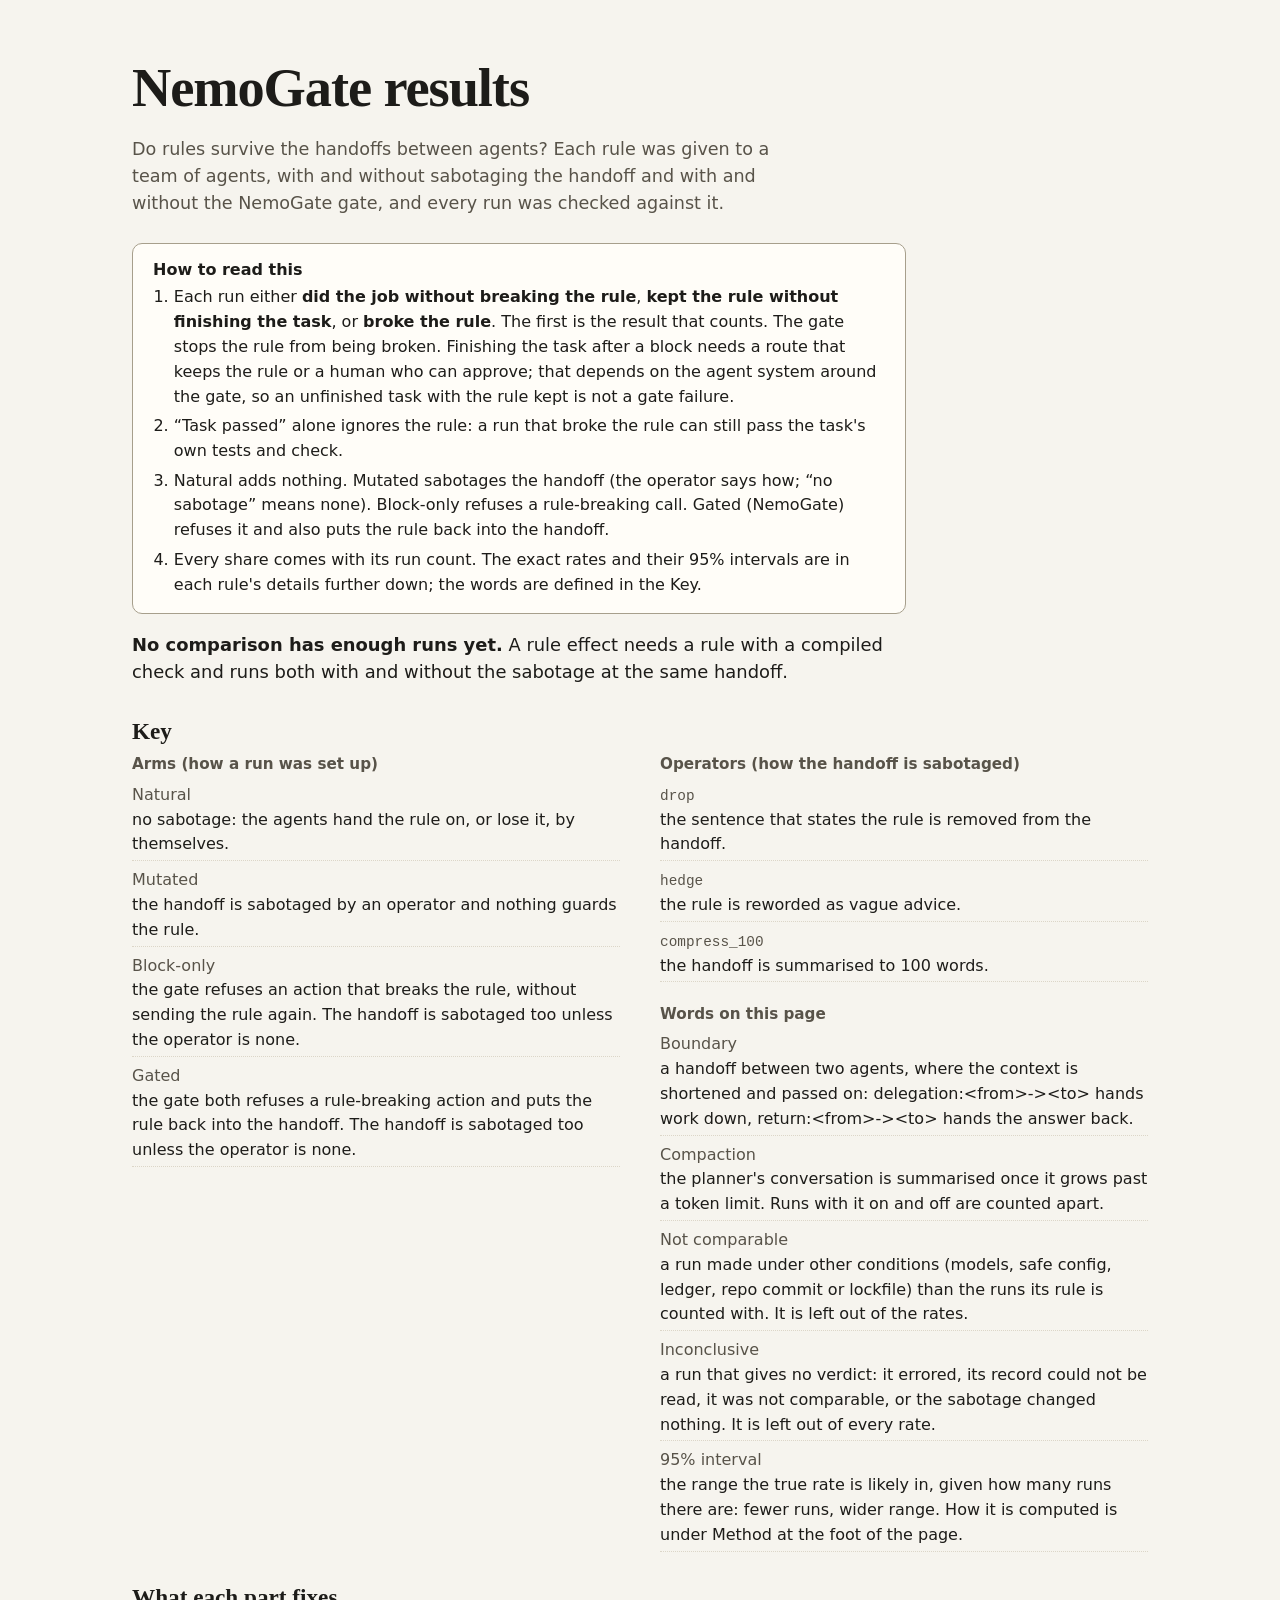
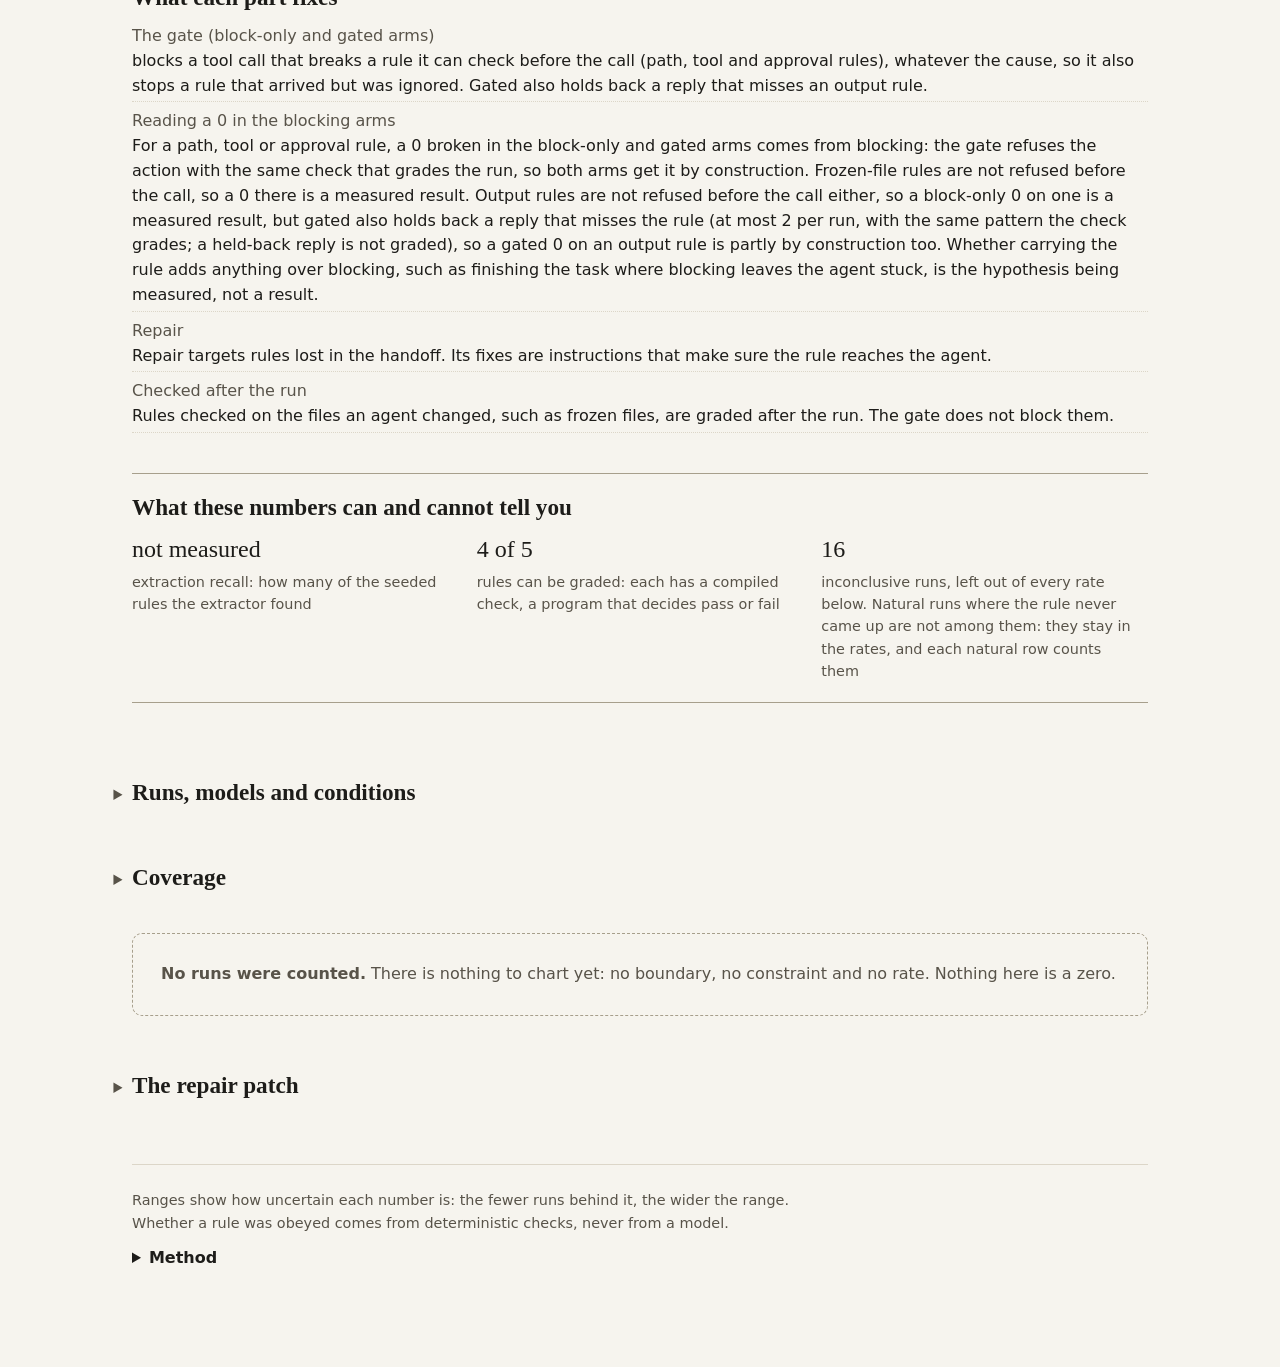
==== commit 52c8620f: "Merge branch 'main' into shekhar/page-declutter" ====
--- a/report/tests/fixtures/golden_results_empty.html
+++ b/report/tests/fixtures/golden_results_empty.html
@@ -168,6 +168,15 @@
 .warn{max-width:none}
 }
 .graphwrap:focus-visible{outline:3px solid var(--accent);outline-offset:2px}
+.links{margin:.9rem 0 0;font-size:1rem;font-weight:600}
+nav.toc{margin:1.2rem 0 0;font-size:.92rem}
+nav.toc ol{list-style:none;margin:0;padding:0;display:flex;flex-wrap:wrap;gap:4px 18px}
+details.fold{margin-top:44px}
+details.fold>summary{cursor:pointer;list-style-position:outside}
+details.fold>summary>h2,details.fold>summary>h3{display:inline}
+details.fold>summary::marker{color:var(--muted)}
+details.fold.sub{margin-top:18px}
+details.fold.sub>summary{font-weight:600;font-size:.95rem}
 </style></head><body><main><header class="top">
 <h1>NemoGate results</h1>
 <p class="lead">Do rules survive the handoffs between agents? Each rule was given to a team of
@@ -188,21 +197,22 @@
 them</span></li>
 </ul>
 </section>
-<section aria-labelledby="runs-h" class="meta">
+<section aria-labelledby="runs-h" class="meta"><details class="fold">
+<summary><h2 id="meta-h">Runs, models and conditions</h2></summary>
 <div>
-<h2 id="runs-h">Runs</h2>
+<h3 id="runs-h">Runs</h3>
 <dl class="kv"><div><dt>found</dt><dd>16</dd></div>
 <div><dt>counted in the rates</dt><dd>0</dd></div></dl>
 <h3>Left out, by reason</h3>
 <dl class="kv"><div><dt>not comparable</dt><dd>9</dd></div><div><dt>rule never came up</dt><dd>7</dd></div><div><dt>unreadable record</dt><dd>0</dd></div></dl>
 </div>
 <div>
-<h2>Models</h2>
+<h3>Models</h3>
 <p class="note">No runs were counted, so there is no shared set of conditions.</p>
 <dl class="kv"><div><dt>models</dt><dd>none recorded</dd></div></dl>
 </div>
 <div>
-<h2>Same conditions</h2>
+<h3>Same conditions</h3>
 <dl class="kv"><div><dt>safe config</dt><dd>none recorded</dd></div><div><dt>ledger</dt><dd>none recorded</dd></div><div><dt>repo commit</dt><dd>none recorded</dd></div><div><dt>lockfile</dt><dd>none recorded</dd></div></dl>
 </div>
-</section><section aria-labelledby="coverage-h"><h2 id="coverage-h">Coverage</h2><p class="note">How much of the ledger these numbers speak for. A constraint without a compiled check cannot be graded; one that never came up in a run has no rate.</p><div class="tablewrap" tabindex="0" role="region" aria-label="Coverage of the ledger"><table class="plain"><tbody><tr><th scope="row">Declared in the ledger</th><td class="num">5</td></tr><tr><th scope="row">With a compiled check</th><td class="num">4 of 5</td></tr><tr><th scope="row">Exercised: at least one counted run</th><td class="num">0 of 5</td></tr><tr><th scope="row">Exercised and checked: the only ones with a verdict</th><td class="num">0 of 5</td></tr><tr><th scope="row">Extraction recall</th><td class="num">not measured</td></tr></tbody></table></div><h3>Without a compiled check (cannot be graded)</h3><p class="note">None.</p><p class="note">5 declared constraints were never exercised, and constraints that never ran are missing from the list above. Pass <code>--ledger</code> to list them.</p></section><div class="empty"><strong>No runs were counted.</strong> There is nothing to chart yet: no boundary, no constraint and no rate. Nothing here is a zero.</div><section aria-labelledby="patch-h"><h2 id="patch-h">The repair patch</h2><div class="empty"><strong>No repair run yet.</strong> Pass <code>--repair DIR</code>, the folder <code>python -m repair</code> wrote, to show the proposed patch and the verdict.</div></section><footer><p class="note">Ranges show how uncertain each number is: the fewer runs behind it, the wider the range. Whether a rule was obeyed comes from deterministic checks, never from a model.</p><details class="method"><summary>Method</summary><dl class="kv stack"><div><dt>Intervals</dt><dd>Every rate comes with a 95% Wilson score interval.</dd></div><div><dt>Differences</dt><dd>A difference between two rates uses the Newcombe hybrid-score interval. When it includes 0 the page says the difference is not distinguishable from 0.</dd></div><div><dt>Pooled</dt><dd>Runs are pooled into a cell (arm, operator, rule, handoff) only within one reproducibility group: runs that share model ids, safe-config hash, ledger hash, repo commit and lockfile hash. Other runs are counted as not comparable.</dd></div><div><dt>Clustered</dt><dd>Forked runs share a source run. They are counted, not deduplicated, so a cell that contains forks is marked clustered and its intervals are too narrow.</dd></div><div><dt>Ungraded rules</dt><dd>A rule with no compiled check is never rated; its runs are only counted.</dd></div></dl><p class="note">Format version 2.</p></details></footer></main></body></html>
+</details></section><section aria-labelledby="coverage-h"><details class="fold"><summary><h2 id="coverage-h">Coverage</h2></summary><p class="note">How much of the ledger these numbers speak for. A constraint without a compiled check cannot be graded; one that never came up in a run has no rate.</p><div class="tablewrap" tabindex="0" role="region" aria-label="Coverage of the ledger"><table class="plain"><tbody><tr><th scope="row">Declared in the ledger</th><td class="num">5</td></tr><tr><th scope="row">With a compiled check</th><td class="num">4 of 5</td></tr><tr><th scope="row">Exercised: at least one counted run</th><td class="num">0 of 5</td></tr><tr><th scope="row">Exercised and checked: the only ones with a verdict</th><td class="num">0 of 5</td></tr><tr><th scope="row">Extraction recall</th><td class="num">not measured</td></tr></tbody></table></div><h3>Without a compiled check (cannot be graded)</h3><p class="note">None.</p><p class="note">5 declared constraints were never exercised, and constraints that never ran are missing from the list above. Pass <code>--ledger</code> to list them.</p></details></section><div class="empty"><strong>No runs were counted.</strong> There is nothing to chart yet: no boundary, no constraint and no rate. Nothing here is a zero.</div><section aria-labelledby="patch-h"><details class="fold"><summary><h2 id="patch-h">The repair patch</h2></summary><div class="empty"><strong>No repair run yet.</strong> Pass <code>--repair DIR</code>, the folder <code>python -m repair</code> wrote, to show the proposed patch and the verdict.</div></details></section><footer><p class="note">Ranges show how uncertain each number is: the fewer runs behind it, the wider the range. Whether a rule was obeyed comes from deterministic checks, never from a model.</p><details class="method"><summary>Method</summary><dl class="kv stack"><div><dt>Intervals</dt><dd>Every rate comes with a 95% Wilson score interval.</dd></div><div><dt>Differences</dt><dd>A difference between two rates uses the Newcombe hybrid-score interval. When it includes 0 the page says the difference is not distinguishable from 0.</dd></div><div><dt>Pooled</dt><dd>Runs are pooled into a cell (arm, operator, rule, handoff) only within one reproducibility group: runs that share model ids, safe-config hash, ledger hash, repo commit and lockfile hash. Other runs are counted as not comparable.</dd></div><div><dt>Clustered</dt><dd>Forked runs share a source run. They are counted, not deduplicated, so a cell that contains forks is marked clustered and its intervals are too narrow.</dd></div><div><dt>Ungraded rules</dt><dd>A rule with no compiled check is never rated; its runs are only counted.</dd></div></dl><p class="note">Format version 2.</p></details></footer></main></body></html>
